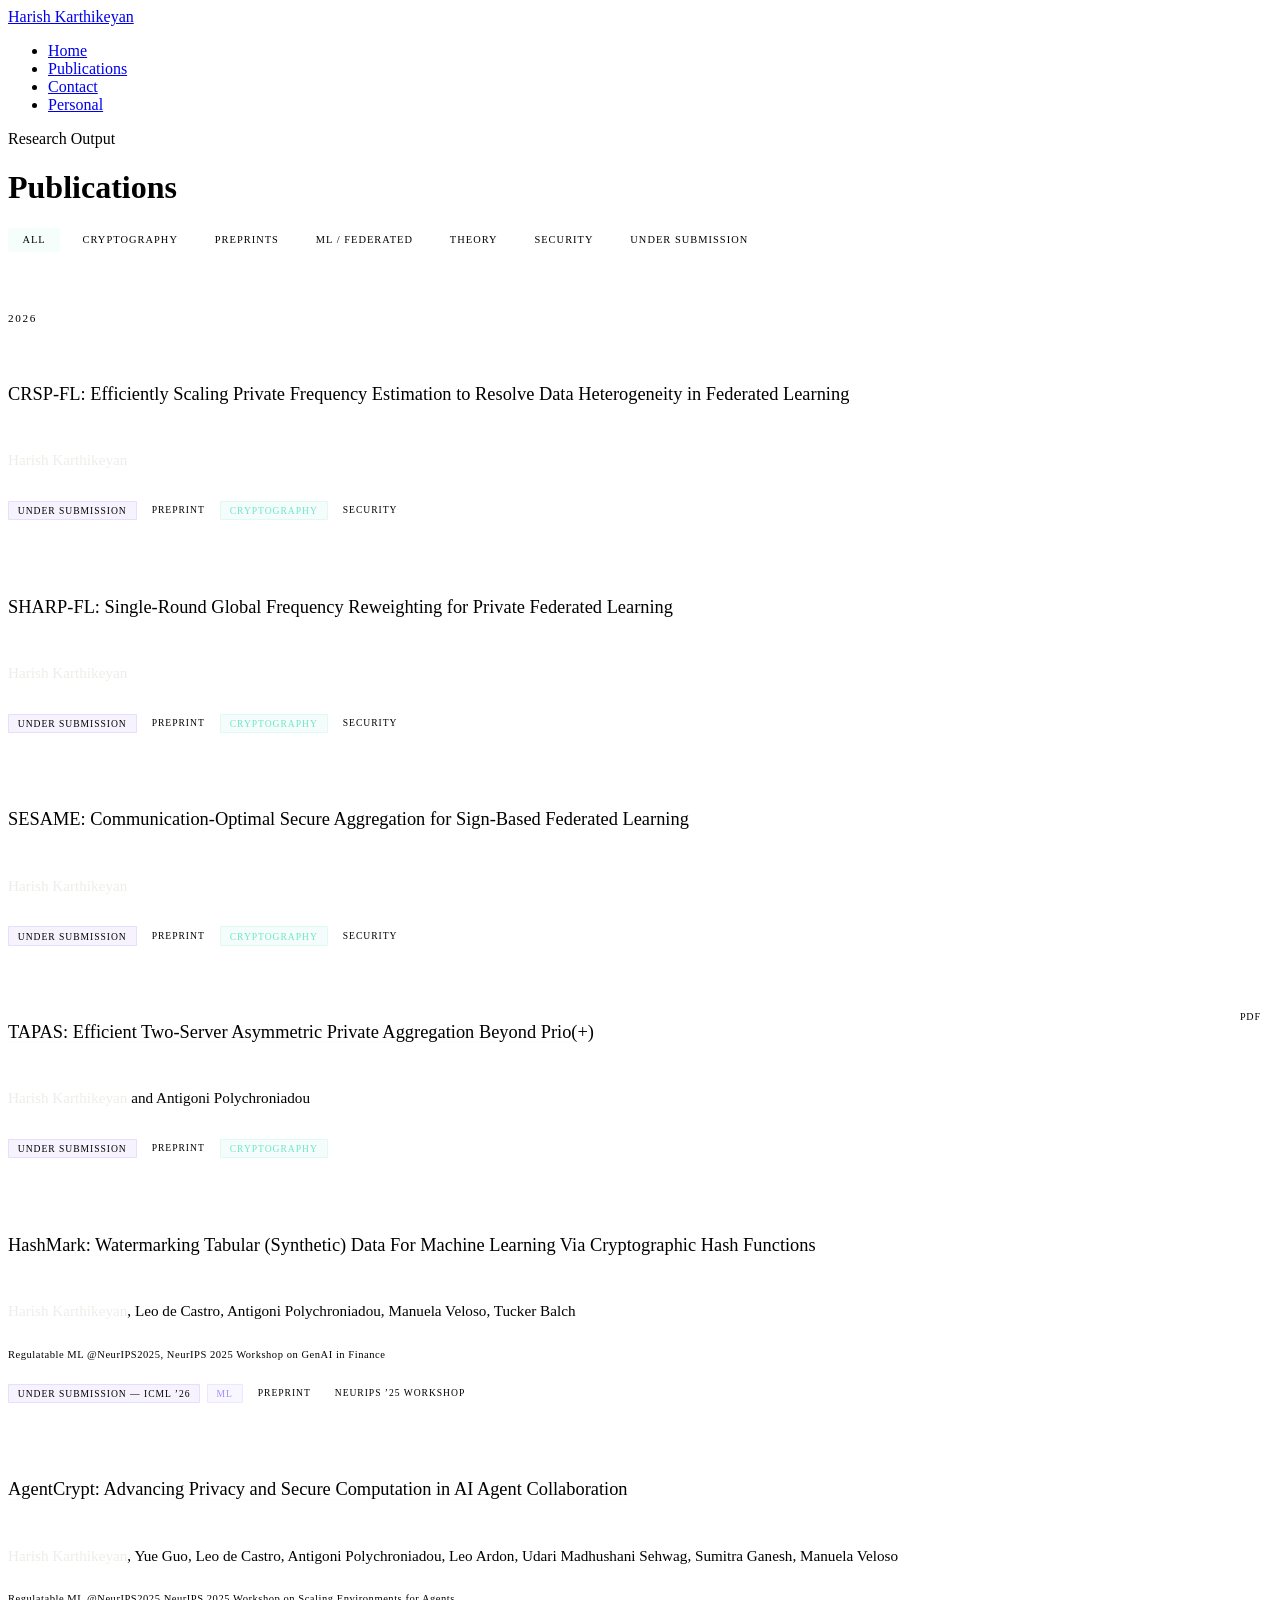
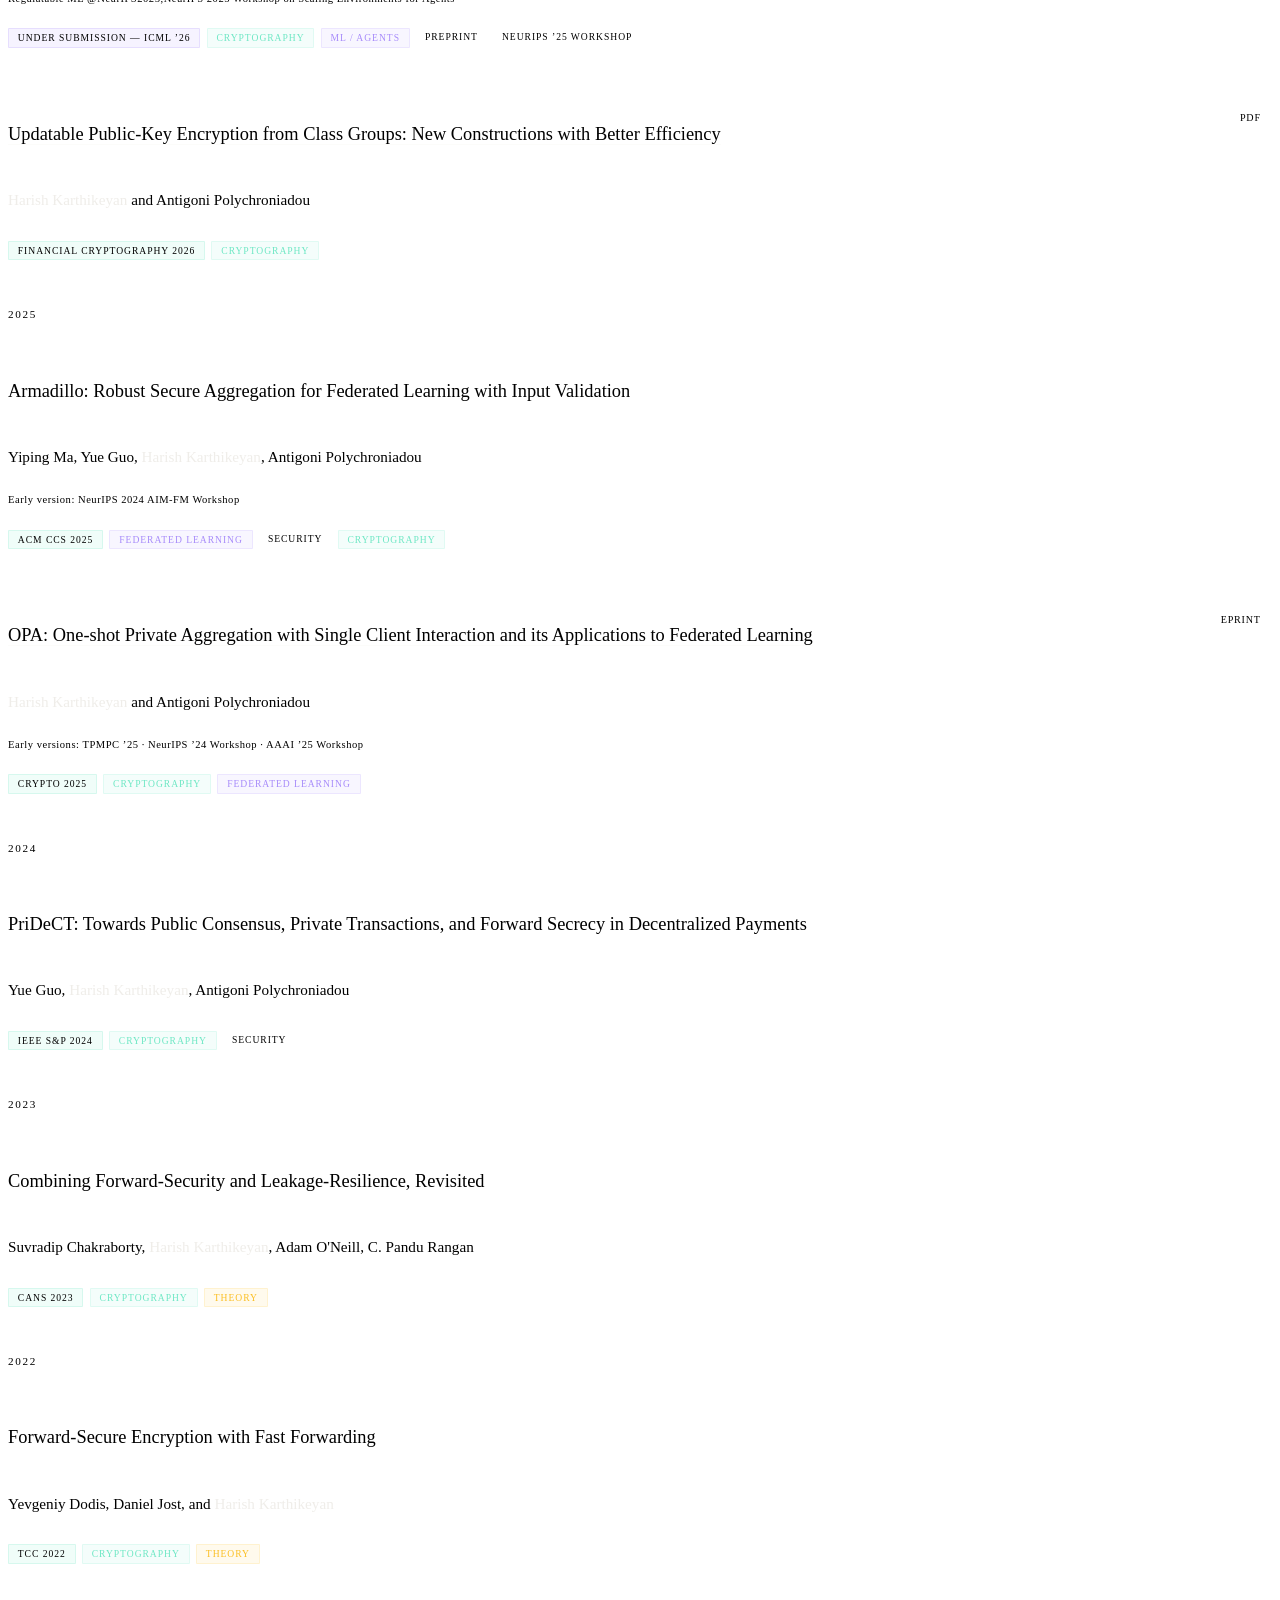
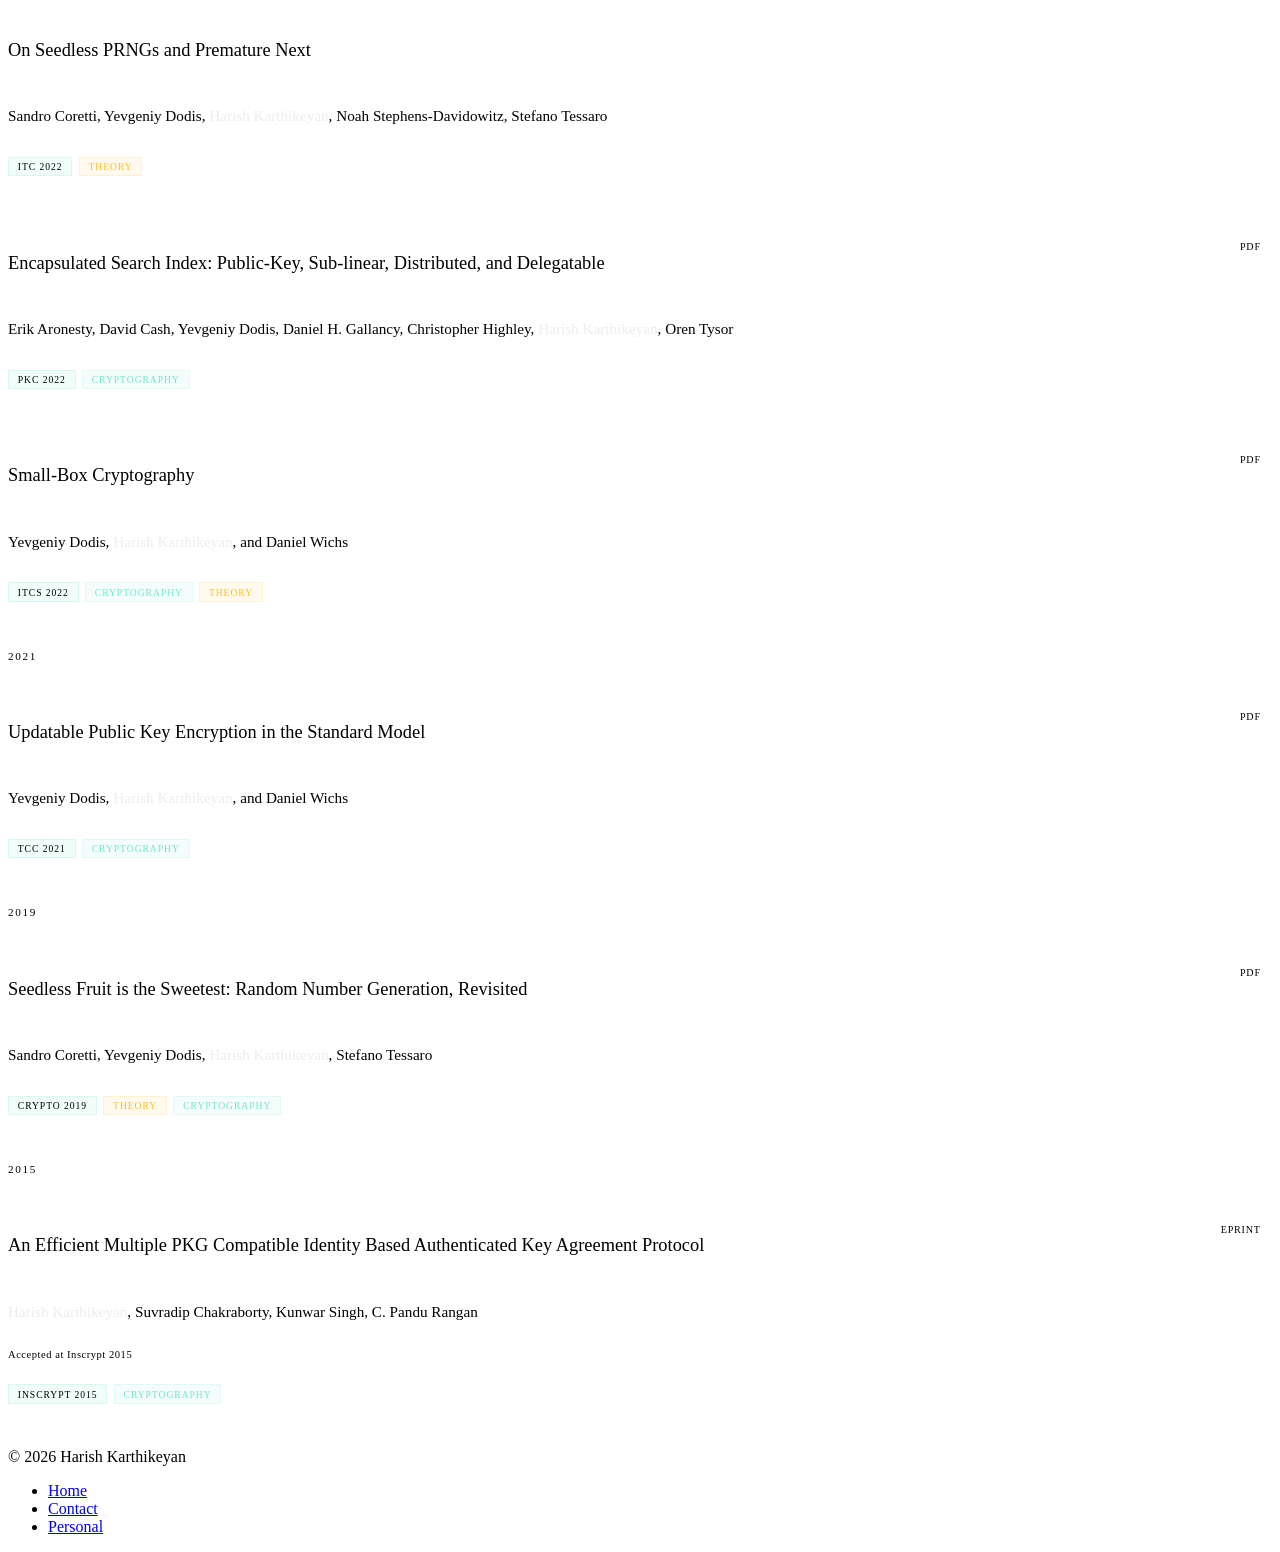
==== publications.html @ ef29ea28 "Changes to Pub" ====
<!DOCTYPE html>
<html lang="en">
<head>
  <meta charset="UTF-8" />
  <meta name="viewport" content="width=device-width, initial-scale=1.0" />
  <title>Publications — Harish Karthikeyan</title>
  <link rel="stylesheet" href="style.css" />
  <style>
    /* ── FILTER BAR ── */
    .filter-bar {
      display: flex; gap: 0.5rem; flex-wrap: wrap;
      margin-bottom: 2.5rem;
    }

    .filter-btn {
      font-family: var(--mono);
      font-size: 0.65rem;
      letter-spacing: 0.1em;
      text-transform: uppercase;
      padding: 0.4rem 0.9rem;
      border: 1px solid var(--border);
      background: transparent;
      color: var(--muted);
      border-radius: 2px;
      cursor: pointer;
      transition: all 0.15s;
    }

    .filter-btn:hover { border-color: var(--text); color: var(--text); }
    .filter-btn.active { border-color: var(--accent); color: var(--accent); background: rgba(110,231,196,0.06); }

    /* ── YEAR GROUP ── */
    .year-group { margin-bottom: 0; }

    .year-heading {
      font-family: var(--mono);
      font-size: 0.7rem;
      letter-spacing: 0.15em;
      color: var(--muted);
      padding: 1.25rem 0 0.75rem;
      border-top: 1px solid var(--border);
      display: flex; align-items: center; gap: 1rem;
    }

    .year-heading::after {
      content: '';
      flex: 1; height: 1px;
      background: var(--border);
    }

    /* ── PUB CARD ── */
    .pub-card {
      display: grid;
      grid-template-columns: 1fr auto;
      gap: 1rem 2rem;
      padding: 1.75rem 0;
      border-bottom: 1px solid var(--border);
      align-items: start;
      transition: background 0.15s;
    }

    .pub-card:hover { background: rgba(255,255,255,0.015); }

    .pub-main { display: flex; flex-direction: column; gap: 0.5rem; }

    .pub-title {
      font-family: var(--serif);
      font-size: 1.15rem;
      font-weight: 400;
      line-height: 1.4;
      color: var(--text);
    }

    .pub-title a {
      color: inherit;
      text-decoration: none;
      border-bottom: 1px solid rgba(232,230,223,0.15);
      transition: border-color 0.2s, color 0.2s;
    }

    .pub-title a:hover { color: var(--accent); border-color: var(--accent); }

    .pub-authors {
      font-family: var(--serif);
      font-size: 0.95rem;
      font-weight: 300;
      color: var(--muted);
      line-height: 1.5;
    }

    .pub-authors strong {
      color: rgba(232,230,223,0.7);
      font-weight: 400;
    }

    .pub-sub {
      font-family: var(--mono);
      font-size: 0.66rem;
      letter-spacing: 0.05em;
      color: var(--muted);
      margin-top: 0.15rem;
    }

    .pub-tags {
      display: flex; flex-wrap: wrap; gap: 0.4rem;
      margin-top: 0.35rem;
      align-items: flex-start;
    }

    .tag {
      font-family: var(--mono);
      font-size: 0.6rem;
      letter-spacing: 0.1em;
      text-transform: uppercase;
      padding: 0.2rem 0.55rem;
      border-radius: 1px;
    }

    .tag-venue {
      background: rgba(110,231,196,0.1);
      color: var(--accent);
      border: 1px solid rgba(110,231,196,0.2);
    }

    .tag-submission {
      background: rgba(167,139,250,0.1);
      color: var(--accent2);
      border: 1px solid rgba(167,139,250,0.2);
    }

    .tag-workshop {
      background: rgba(255,255,255,0.04);
      color: var(--muted);
      border: 1px solid var(--border);
    }

    .tag-crypto { background: rgba(110,231,196,0.08); color: #6ee7c4; border: 1px solid rgba(110,231,196,0.15); }
    .tag-ml     { background: rgba(167,139,250,0.08); color: #a78bfa; border: 1px solid rgba(167,139,250,0.15); }
    .tag-theory { background: rgba(251,191,36,0.08);  color: #fbbf24; border: 1px solid rgba(251,191,36,0.15); }

    .pub-links {
      display: flex; flex-direction: column; gap: 0.4rem;
      align-items: flex-end;
      padding-top: 0.25rem;
      flex-shrink: 0;
    }

    .pub-link {
      font-family: var(--mono);
      font-size: 0.63rem;
      letter-spacing: 0.08em;
      text-transform: uppercase;
      color: var(--muted);
      text-decoration: none;
      padding: 0.3rem 0.7rem;
      border: 1px solid var(--border);
      border-radius: 1px;
      transition: all 0.15s;
      white-space: nowrap;
    }

    .pub-link:hover { border-color: var(--accent); color: var(--accent); }

    /* ── SUMMARY STRIP ── */
    .summary-strip {
      display: grid;
      grid-template-columns: repeat(4, 1fr);
      gap: 1.5px;
      background: var(--border);
      border: 1px solid var(--border);
      margin-bottom: 3.5rem;
    }

    .summary-cell {
      background: var(--surface);
      padding: 1.75rem 1.5rem;
      text-align: center;
    }

    .summary-num {
      font-family: var(--serif);
      font-size: 2.5rem;
      font-weight: 300;
      color: var(--accent);
      display: block;
      line-height: 1;
      margin-bottom: 0.4rem;
    }

    .summary-label {
      font-family: var(--mono);
      font-size: 0.63rem;
      letter-spacing: 0.1em;
      text-transform: uppercase;
      color: var(--muted);
    }

    @media (max-width: 700px) {
      .pub-card { grid-template-columns: 1fr; }
      .pub-links { flex-direction: row; flex-wrap: wrap; align-items: flex-start; }
      .summary-strip { grid-template-columns: repeat(2,1fr); }
    }
  </style>
</head>
<body>

<nav>
  <a href="index.html" class="nav-logo">Harish Karthikeyan</a>
  <ul class="nav-links">
    <li><a href="index.html">Home</a></li>
    <li><a href="publications.html" class="active">Publications</a></li>
    <li><a href="contact.html">Contact</a></li>
    <li><a href="personal.html">Personal</a></li>
  </ul>
</nav>

<div class="page-header fade-up fade-up-1">
  <p class="page-eyebrow">Research Output</p>
  <h1>Publications</h1>
</div>

<div class="section fade-up fade-up-2">
  <!-- Summary strip -->
  <!-- <div class="summary-strip">
    <div class="summary-cell">
      <span class="summary-num">15+</span>
      <span class="summary-label">Total Papers</span>
    </div>
    <div class="summary-cell">
      <span class="summary-num">5</span>
      <span class="summary-label">Top Venues</span>
    </div>
    <div class="summary-cell">
      <span class="summary-num">2</span>
      <span class="summary-label">Under Submission</span>
    </div>
    <div class="summary-cell">
      <span class="summary-num">2026</span>
      <span class="summary-label">Most Recent</span>
    </div>
  </div> -->

  <!-- Filter -->
  <div class="filter-bar">
    <button class="filter-btn active" onclick="filterPubs('all', this)">All</button>
    <button class="filter-btn" onclick="filterPubs('crypto', this)">Cryptography</button>
    <button class="filter-btn" onclick="filterPubs('preprint', this)">Preprints</button>
    <button class="filter-btn" onclick="filterPubs('ml', this)">ML / Federated</button>
    <button class="filter-btn" onclick="filterPubs('theory', this)">Theory</button>
    <button class="filter-btn" onclick="filterPubs('sec', this)">Security</button>
    <button class="filter-btn" onclick="filterPubs('submission', this)">Under Submission</button>
  </div>

  <!-- 2026 -->
  <div class="year-group">
    <div class="year-heading">2026</div>
    <div class="pub-card" data-tags="crypto submission security">
      <div class="pub-main">
        <p class="pub-title">CRSP-FL: Efficiently Scaling Private Frequency Estimation to Resolve Data Heterogeneity in Federated Learning</p>
        <p class="pub-authors"><strong>Harish Karthikeyan</strong></p>
        <div class="pub-tags">
          <span class="tag tag-submission">Under Submission</span>
          <span class="tag tag-preprint">Preprint</span>
          <span class="tag tag-crypto">Cryptography</span>
          <span class="tag tag-sec">Security</span>
        </div>
      </div>
      <div class="pub-links">
      </div>
    </div>

        <div class="pub-card" data-tags="crypto submission security">
      <div class="pub-main">
        <p class="pub-title">SHARP-FL: Single-Round Global Frequency Reweighting for Private Federated Learning</p>
        <p class="pub-authors"><strong>Harish Karthikeyan</strong></p>
        <div class="pub-tags">
          <span class="tag tag-submission">Under Submission</span>
          <span class="tag tag-preprint">Preprint</span>
          <span class="tag tag-crypto">Cryptography</span>
          <span class="tag tag-sec">Security</span>
        </div>
      </div>
      <div class="pub-links">
      </div>
    </div>

        <div class="pub-card" data-tags="crypto submission security">
      <div class="pub-main">
        <p class="pub-title">SESAME: Communication-Optimal Secure Aggregation for Sign-Based Federated Learning</p>
        <p class="pub-authors"><strong>Harish Karthikeyan</strong></p>
        <div class="pub-tags">
          <span class="tag tag-submission">Under Submission</span>
          <span class="tag tag-preprint">Preprint</span>
          <span class="tag tag-crypto">Cryptography</span>
          <span class="tag tag-sec">Security</span>
        </div>
      </div>
      <div class="pub-links">
      </div>
    </div>
    
    <div class="pub-card" data-tags="crypto submission preprint">
      <div class="pub-main">
        <p class="pub-title"><a href="https://eprint.iacr.org/2026/564" target="_blank">TAPAS: Efficient Two-Server Asymmetric Private Aggregation Beyond Prio(+)</a></p>
        <p class="pub-authors"><strong>Harish Karthikeyan</strong> and Antigoni Polychroniadou</p>
        <div class="pub-tags">
          <span class="tag tag-submission">Under Submission</span>
          <span class="tag tag-preprint">Preprint</span>
          <span class="tag tag-crypto">Cryptography</span>
        </div>
      </div>
      <div class="pub-links">
        <a href="https://eprint.iacr.org/2026/564" target="_blank" class="pub-link">PDF</a>
      </div>
    </div>


    <div class="pub-card" data-tags="ml submission preprint">
      <div class="pub-main">
        <p class="pub-title"><a href="https://openreview.net/pdf?id=jr4HnCrEaP" target="_blank">HashMark: Watermarking Tabular (Synthetic) Data For Machine Learning Via Cryptographic Hash Functions</a></p>
        <p class="pub-authors"><strong>Harish Karthikeyan</strong>, Leo de Castro, Antigoni Polychroniadou, Manuela Veloso, Tucker Balch</p>
        <p class="pub-sub">Regulatable ML @NeurIPS2025, NeurIPS 2025 Workshop on GenAI in Finance</p>
        <div class="pub-tags">
          <span class="tag tag-submission">Under Submission — ICML &rsquo;26</span>
          <span class="tag tag-ml">ML</span>
          <span class="tag tag-preprint">Preprint</span>
          <span class="tag tag-workshop">NeurIPS &rsquo;25 Workshop</span>
        </div>
      </div>
      <div class="pub-links"></div>
    </div>

    <div class="pub-card" data-tags="ml submission crypto preprint">
      <div class="pub-main">
        <p class="pub-title"><a href="https://eprint.iacr.org/2025/2216.pdf" target="_blank">AgentCrypt: Advancing Privacy and Secure Computation in AI Agent Collaboration</a></p>
        <p class="pub-authors"><strong>Harish Karthikeyan</strong>, Yue Guo, Leo de Castro, Antigoni Polychroniadou, Leo Ardon, Udari Madhushani Sehwag, Sumitra Ganesh, Manuela Veloso</p>
        <p class="pub-sub">Regulatable ML @NeurIPS2025,NeurIPS 2025 Workshop on Scaling Environments for Agents</p>
        <div class="pub-tags">
          <span class="tag tag-submission">Under Submission — ICML &rsquo;26</span>
          <span class="tag tag-crypto">Cryptography</span>
          <span class="tag tag-ml">ML / Agents</span>
          <span class="tag tag-preprint">Preprint</span>
          <span class="tag tag-workshop">NeurIPS &rsquo;25 Workshop</span>
        </div>
      </div>
      <div class="pub-links"></div>
    </div>
  </div>

      <div class="pub-card" data-tags="crypto">
      <div class="pub-main">
        <p class="pub-title"><a href="https://ifca.ai/fc26/preproceedings/258.pdf" target="_blank">Updatable Public-Key Encryption from Class Groups: New Constructions with Better Efficiency</a></p>
        <p class="pub-authors"><strong>Harish Karthikeyan</strong> and Antigoni Polychroniadou</p>
        <div class="pub-tags">
          <span class="tag tag-venue">Financial Cryptography 2026</span>
          <span class="tag tag-crypto">Cryptography</span>
        </div>
      </div>
      <div class="pub-links">
        <a href="https://ifca.ai/fc26/preproceedings/258.pdf" target="_blank" class="pub-link">PDF</a>
      </div>
    </div>
  <!-- 2025 -->
  <div class="year-group">
    <div class="year-heading">2025</div>

    <div class="pub-card" data-tags="ml crypto sec">
      <div class="pub-main">
        <p class="pub-title">Armadillo: Robust Secure Aggregation for Federated Learning with Input Validation</p>
        <p class="pub-authors">Yiping Ma, Yue Guo, <strong>Harish Karthikeyan</strong>, Antigoni Polychroniadou</p>
        <p class="pub-sub">Early version: NeurIPS 2024 AIM-FM Workshop</p>
        <div class="pub-tags">
          <span class="tag tag-venue">ACM CCS 2025</span>
          <span class="tag tag-ml">Federated Learning</span>
          <span class="tag tag-sec">Security</span>
          <span class="tag tag-crypto">Cryptography</span>
        </div>
      </div>
      <div class="pub-links"></div>
    </div>

    <div class="pub-card" data-tags="ml crypto">
      <div class="pub-main">
        <p class="pub-title"><a href="https://eprint.iacr.org/2024/723" target="_blank">OPA: One-shot Private Aggregation with Single Client Interaction and its Applications to Federated Learning</a></p>
        <p class="pub-authors"><strong>Harish Karthikeyan</strong> and Antigoni Polychroniadou</p>
        <p class="pub-sub">Early versions: TPMPC &rsquo;25 · NeurIPS &rsquo;24 Workshop · AAAI &rsquo;25 Workshop</p>
        <div class="pub-tags">
          <span class="tag tag-venue">CRYPTO 2025</span>
          <span class="tag tag-crypto">Cryptography</span>
          <span class="tag tag-ml">Federated Learning</span>
        </div>
      </div>
      <div class="pub-links">
        <a href="https://eprint.iacr.org/2024/723" target="_blank" class="pub-link">ePrint</a>
      </div>
    </div>
  </div>

  <!-- 2024 -->
  <div class="year-group">
    <div class="year-heading">2024</div>

    <div class="pub-card" data-tags="crypto sec">
      <div class="pub-main">
        <p class="pub-title">PriDeCT: Towards Public Consensus, Private Transactions, and Forward Secrecy in Decentralized Payments</p>
        <p class="pub-authors">Yue Guo, <strong>Harish Karthikeyan</strong>, Antigoni Polychroniadou</p>
        <div class="pub-tags">
          <span class="tag tag-venue">IEEE S&amp;P 2024</span>
          <span class="tag tag-crypto">Cryptography</span>
          <span class="tag tag-sec">Security</span>
        </div>
      </div>
      <div class="pub-links"></div>
    </div>
  </div>

  <!-- 2023 -->
  <div class="year-group">
    <div class="year-heading">2023</div>

    <div class="pub-card" data-tags="crypto theory">
      <div class="pub-main">
        <p class="pub-title">Combining Forward-Security and Leakage-Resilience, Revisited</p>
        <p class="pub-authors">Suvradip Chakraborty, <strong>Harish Karthikeyan</strong>, Adam O'Neill, C. Pandu Rangan</p>
        <div class="pub-tags">
          <span class="tag tag-venue">CANS 2023</span>
          <span class="tag tag-crypto">Cryptography</span>
          <span class="tag tag-theory">Theory</span>
        </div>
      </div>
      <div class="pub-links"></div>
    </div>
  </div>

  <!-- 2022 -->
  <div class="year-group">
    <div class="year-heading">2022</div>

    <div class="pub-card" data-tags="crypto theory">
      <div class="pub-main">
        <p class="pub-title">Forward-Secure Encryption with Fast Forwarding</p>
        <p class="pub-authors">Yevgeniy Dodis, Daniel Jost, and <strong>Harish Karthikeyan</strong></p>
        <div class="pub-tags">
          <span class="tag tag-venue">TCC 2022</span>
          <span class="tag tag-crypto">Cryptography</span>
          <span class="tag tag-theory">Theory</span>
        </div>
      </div>
      <div class="pub-links"></div>
    </div>

    <div class="pub-card" data-tags="theory crypto">
      <div class="pub-main">
        <p class="pub-title">On Seedless PRNGs and Premature Next</p>
        <p class="pub-authors">Sandro Coretti, Yevgeniy Dodis, <strong>Harish Karthikeyan</strong>, Noah Stephens-Davidowitz, Stefano Tessaro</p>
        <div class="pub-tags">
          <span class="tag tag-venue">ITC 2022</span>
          <span class="tag tag-theory">Theory</span>
        </div>
      </div>
      <div class="pub-links"></div>
    </div>

    <div class="pub-card" data-tags="crypto">
      <div class="pub-main">
        <p class="pub-title"><a href="https://cs.nyu.edu/~dodis/ps/esi.pdf" target="_blank">Encapsulated Search Index: Public-Key, Sub-linear, Distributed, and Delegatable</a></p>
        <p class="pub-authors">Erik Aronesty, David Cash, Yevgeniy Dodis, Daniel H. Gallancy, Christopher Highley, <strong>Harish Karthikeyan</strong>, Oren Tysor</p>
        <div class="pub-tags">
          <span class="tag tag-venue">PKC 2022</span>
          <span class="tag tag-crypto">Cryptography</span>
        </div>
      </div>
      <div class="pub-links">
        <a href="https://cs.nyu.edu/~dodis/ps/esi.pdf" target="_blank" class="pub-link">PDF</a>
      </div>
    </div>

    <div class="pub-card" data-tags="crypto theory">
      <div class="pub-main">
        <p class="pub-title"><a href="https://cs.nyu.edu/~dodis/ps/smallbox.pdf" target="_blank">Small-Box Cryptography</a></p>
        <p class="pub-authors">Yevgeniy Dodis, <strong>Harish Karthikeyan</strong>, and Daniel Wichs</p>
        <div class="pub-tags">
          <span class="tag tag-venue">ITCS 2022</span>
          <span class="tag tag-crypto">Cryptography</span>
          <span class="tag tag-theory">Theory</span>
        </div>
      </div>
      <div class="pub-links">
        <a href="https://cs.nyu.edu/~dodis/ps/smallbox.pdf" target="_blank" class="pub-link">PDF</a>
      </div>
    </div>
  </div>

  <!-- 2021 -->
  <div class="year-group">
    <div class="year-heading">2021</div>

    <div class="pub-card" data-tags="crypto theory">
      <div class="pub-main">
        <p class="pub-title"><a href="https://cs.nyu.edu/~dodis/ps/upke.pdf" target="_blank">Updatable Public Key Encryption in the Standard Model</a></p>
        <p class="pub-authors">Yevgeniy Dodis, <strong>Harish Karthikeyan</strong>, and Daniel Wichs</p>
        <div class="pub-tags">
          <span class="tag tag-venue">TCC 2021</span>
          <span class="tag tag-crypto">Cryptography</span>
        </div>
      </div>
      <div class="pub-links">
        <a href="https://cs.nyu.edu/~dodis/ps/upke.pdf" target="_blank" class="pub-link">PDF</a>
      </div>
    </div>
  </div>

  <!-- 2019 -->
  <div class="year-group">
    <div class="year-heading">2019</div>

    <div class="pub-card" data-tags="theory crypto">
      <div class="pub-main">
        <p class="pub-title"><a href="https://eprint.iacr.org/2019/198.pdf" target="_blank">Seedless Fruit is the Sweetest: Random Number Generation, Revisited</a></p>
        <p class="pub-authors">Sandro Coretti, Yevgeniy Dodis, <strong>Harish Karthikeyan</strong>, Stefano Tessaro</p>
        <div class="pub-tags">
          <span class="tag tag-venue">CRYPTO 2019</span>
          <span class="tag tag-theory">Theory</span>
          <span class="tag tag-crypto">Cryptography</span>
        </div>
      </div>
      <div class="pub-links">
        <a href="https://eprint.iacr.org/2019/198.pdf" target="_blank" class="pub-link">PDF</a>
      </div>
    </div>
  </div>

  <!-- 2015 -->
  <div class="year-group">
    <div class="year-heading">2015</div>

    <div class="pub-card" data-tags="crypto">
      <div class="pub-main">
        <p class="pub-title"><a href="https://eprint.iacr.org/2015/1012.pdf" target="_blank">An Efficient Multiple PKG Compatible Identity Based Authenticated Key Agreement Protocol</a></p>
        <p class="pub-authors"><strong>Harish Karthikeyan</strong>, Suvradip Chakraborty, Kunwar Singh, C. Pandu Rangan</p>
        <p class="pub-sub">Accepted at Inscrypt 2015</p>
        <div class="pub-tags">
          <span class="tag tag-venue">Inscrypt 2015</span>
          <span class="tag tag-crypto">Cryptography</span>
        </div>
      </div>
      <div class="pub-links">
        <a href="https://eprint.iacr.org/2015/1012.pdf" target="_blank" class="pub-link">ePrint</a>
      </div>
    </div>
  </div>

</div><!-- end section -->

<footer>
  <p class="footer-text">&copy; 2026 Harish Karthikeyan</p>
  <ul class="footer-links">
    <li><a href="index.html">Home</a></li>
    <li><a href="contact.html">Contact</a></li>
    <li><a href="personal.html">Personal</a></li>
  </ul>
</footer>

<script>
  function filterPubs(tag, btn) {
    document.querySelectorAll('.filter-btn').forEach(b => b.classList.remove('active'));
    btn.classList.add('active');

    document.querySelectorAll('.pub-card').forEach(card => {
      if (tag === 'all') {
        card.style.display = '';
      } else {
        const tags = (card.dataset.tags || '').split(' ');
        card.style.display = tags.includes(tag) ? '' : 'none';
      }
    });

    // Hide year headings with no visible children
    document.querySelectorAll('.year-group').forEach(group => {
      const visible = [...group.querySelectorAll('.pub-card')].some(c => c.style.display !== 'none');
      group.style.display = visible ? '' : 'none';
    });
  }
</script>

</body>
</html>
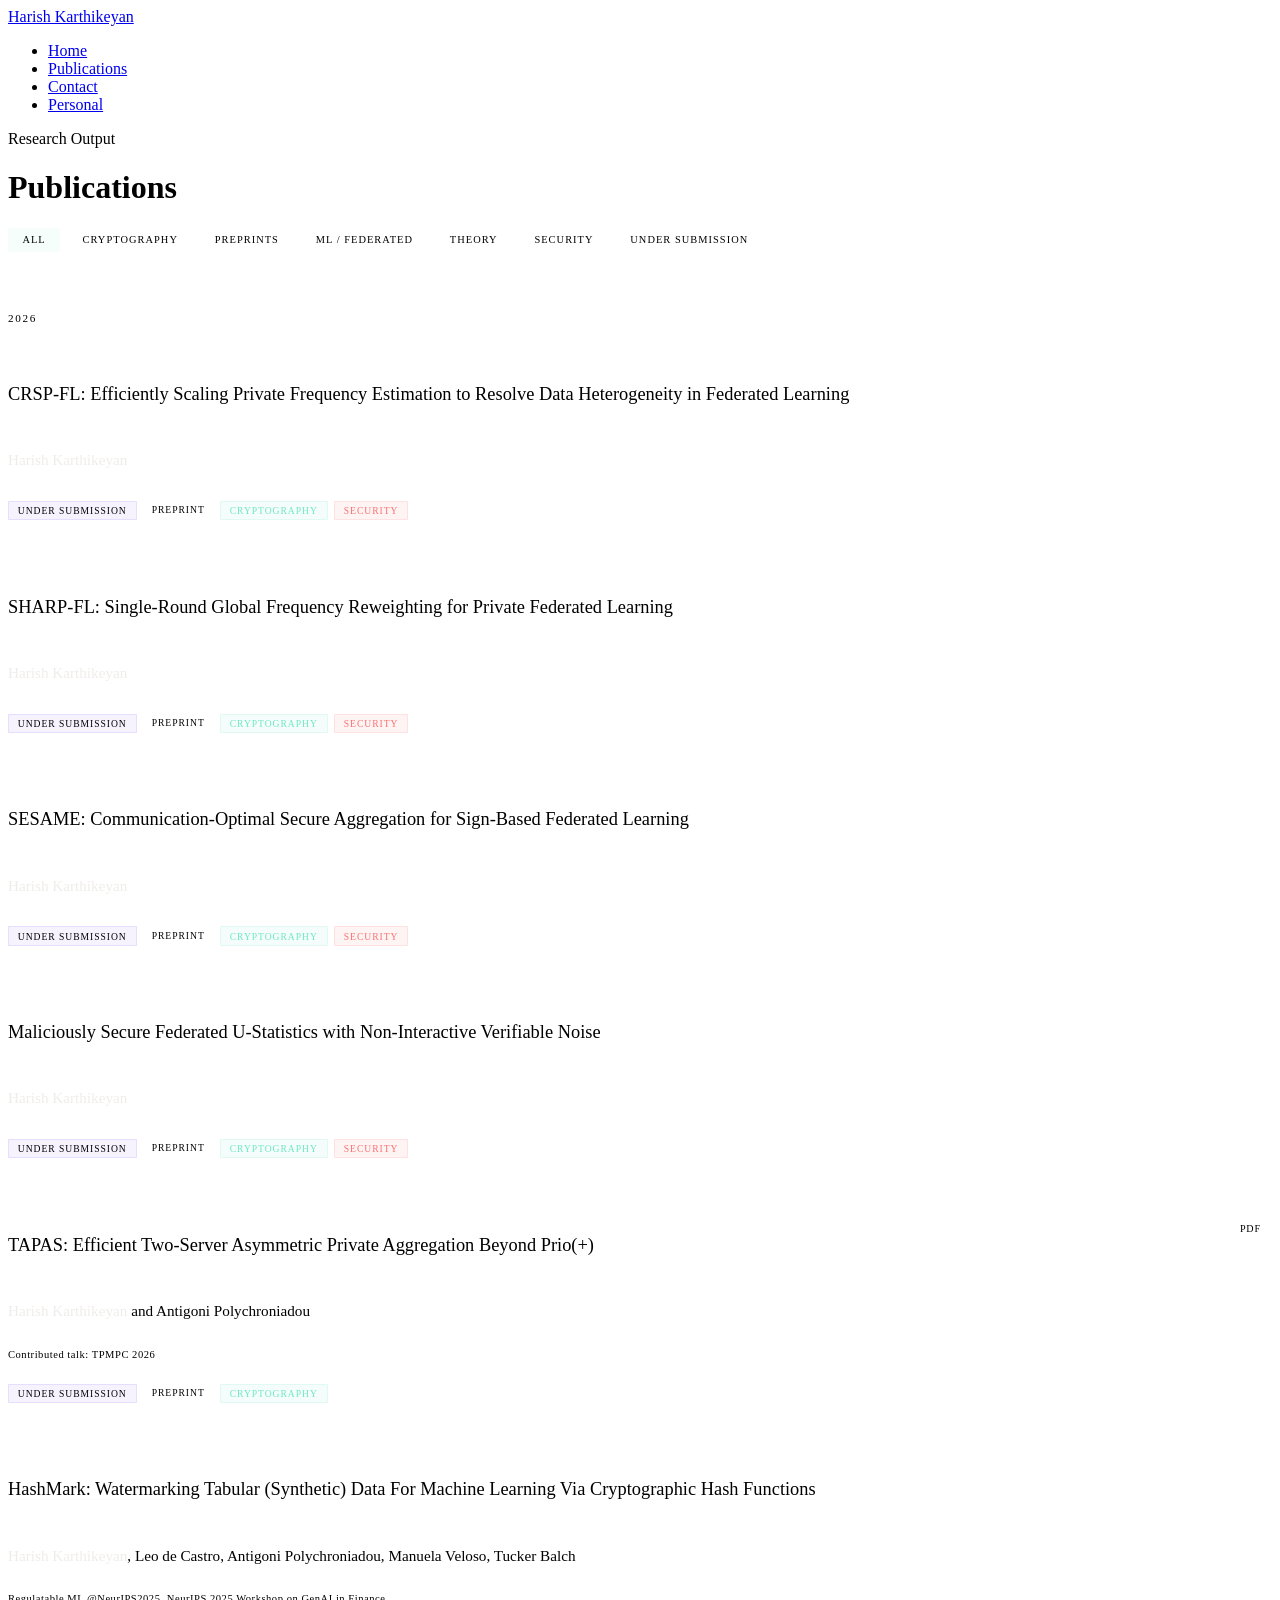
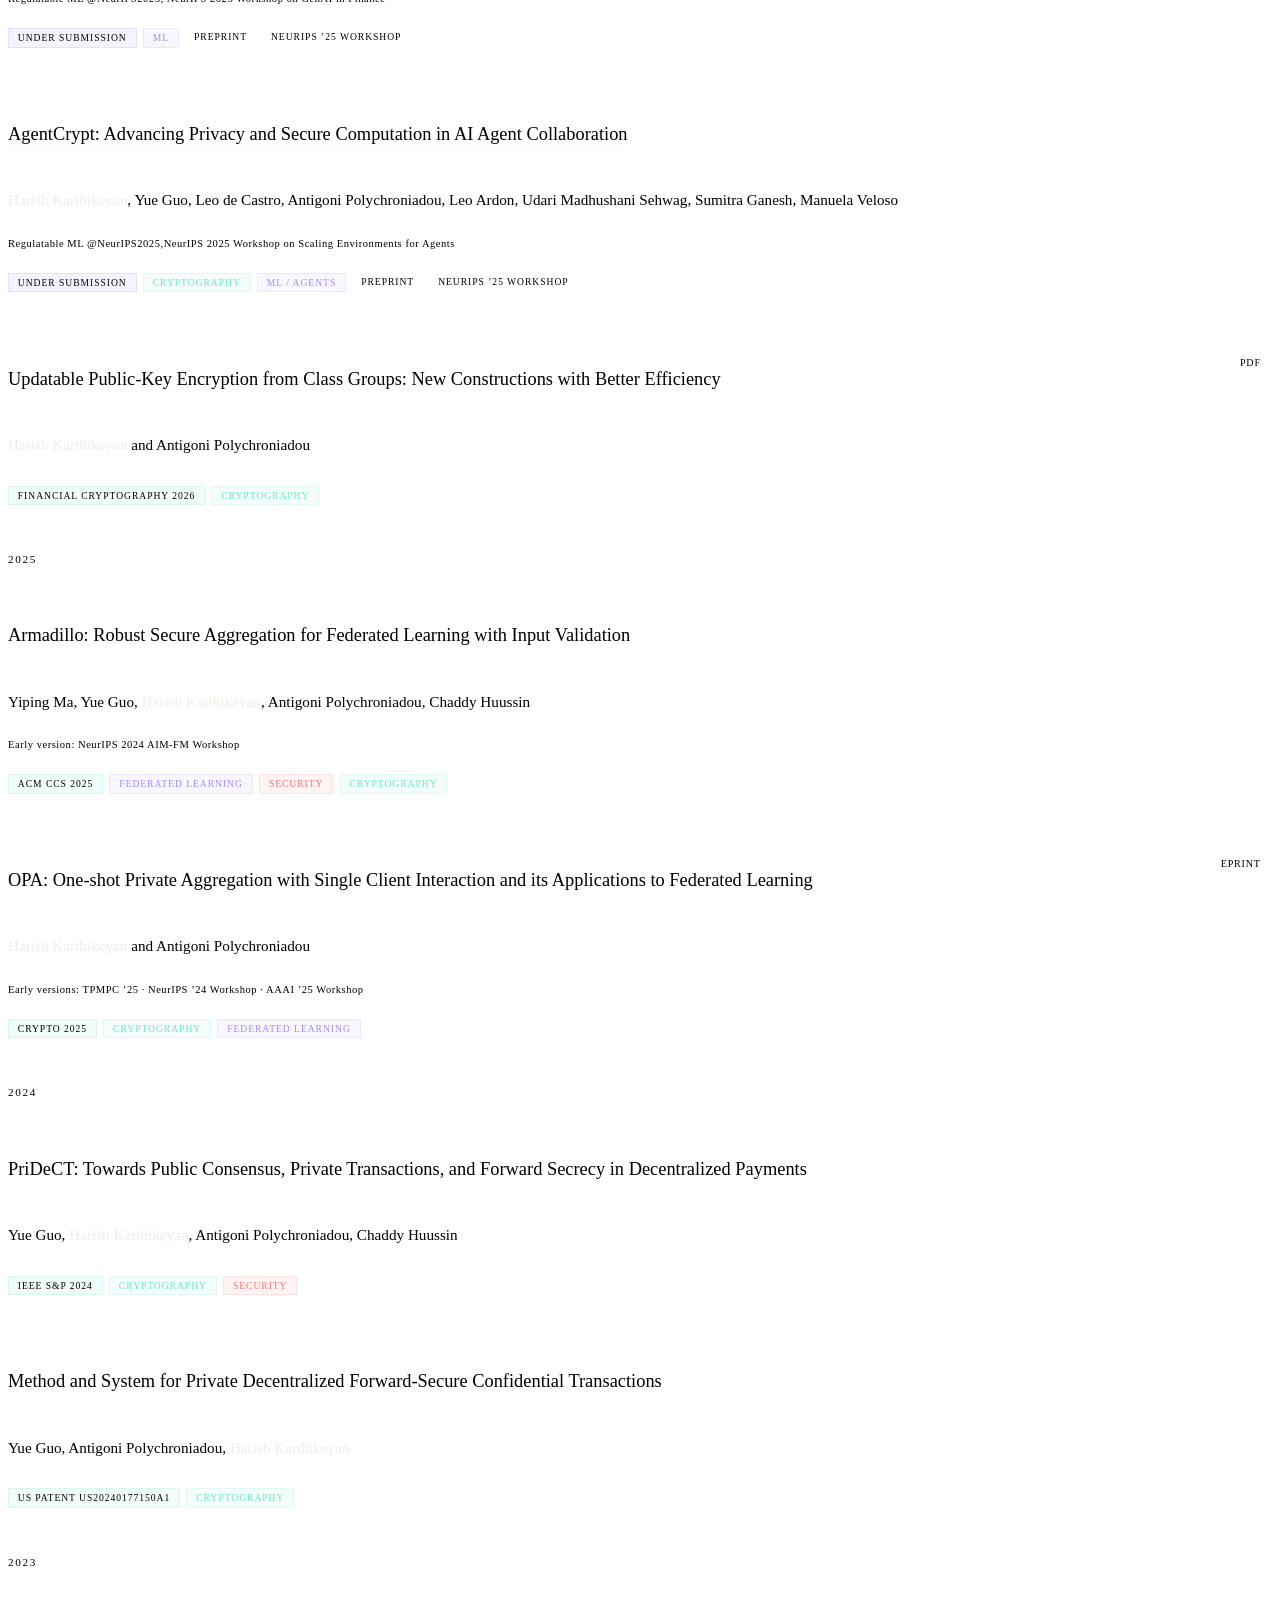
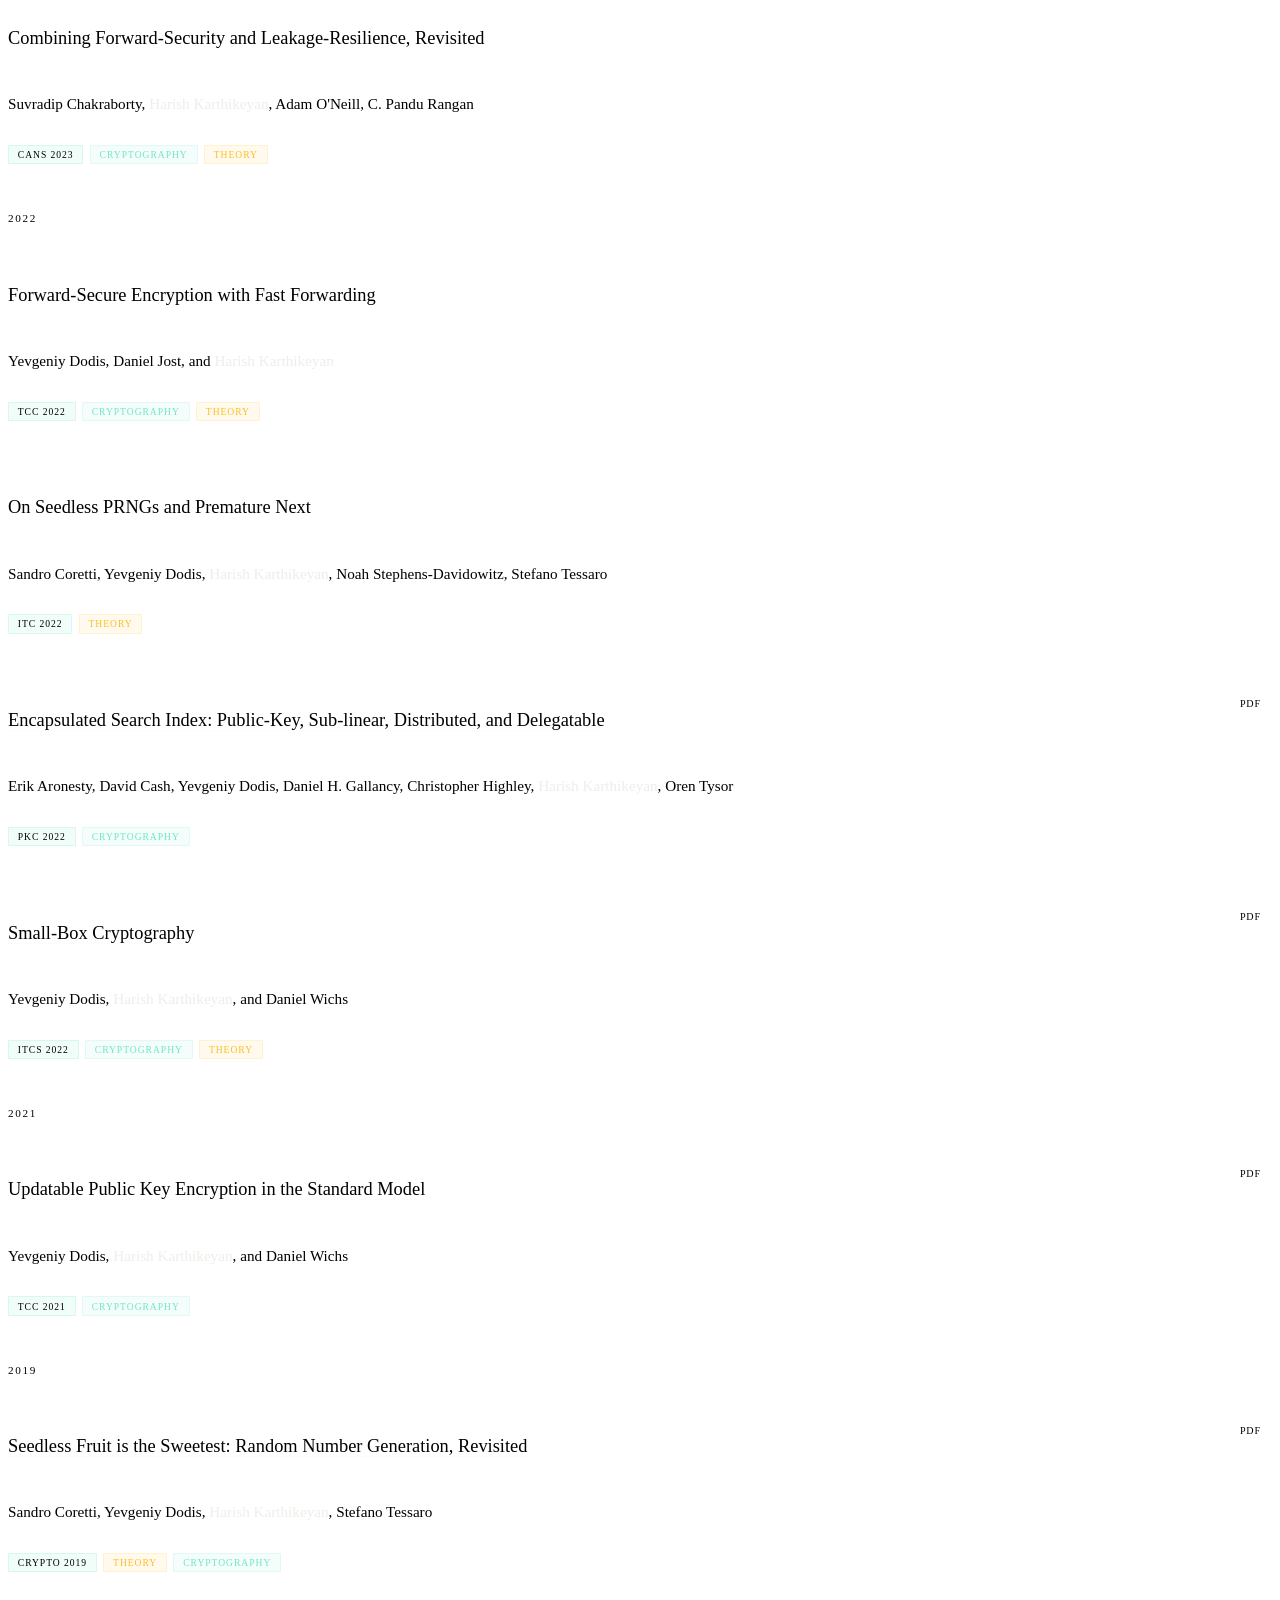
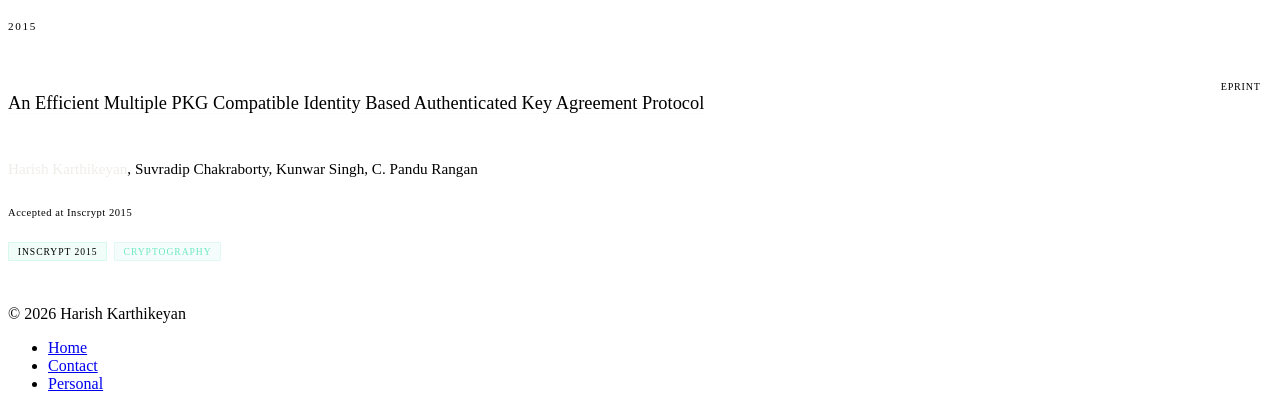
==== commit 51d4c458: "Website changes" ====
--- a/publications.html
+++ b/publications.html
@@ -136,6 +136,8 @@
 
     .tag-crypto { background: rgba(110,231,196,0.08); color: #6ee7c4; border: 1px solid rgba(110,231,196,0.15); }
     .tag-ml     { background: rgba(167,139,250,0.08); color: #a78bfa; border: 1px solid rgba(167,139,250,0.15); }
+    .tag-sec    { background: rgba(248,113,113,0.08); color: #f87171; border: 1px solid rgba(248,113,113,0.15); }
+    .tag-preprint { background: rgba(255,255,255,0.04); color: var(--muted); border: 1px solid var(--border); }
     .tag-theory { background: rgba(251,191,36,0.08);  color: #fbbf24; border: 1px solid rgba(251,191,36,0.15); }
 
     .pub-links {
@@ -232,7 +234,7 @@
     </div>
     <div class="summary-cell">
       <span class="summary-num">2</span>
-      <span class="summary-label">Under Submission</span>
+      <span class="summary-label">Preprints</span>
     </div>
     <div class="summary-cell">
       <span class="summary-num">2026</span>
@@ -254,7 +256,7 @@
   <!-- 2026 -->
   <div class="year-group">
     <div class="year-heading">2026</div>
-    <div class="pub-card" data-tags="crypto submission security">
+    <div class="pub-card" data-tags="crypto preprint sec submission">
       <div class="pub-main">
         <p class="pub-title">CRSP-FL: Efficiently Scaling Private Frequency Estimation to Resolve Data Heterogeneity in Federated Learning</p>
         <p class="pub-authors"><strong>Harish Karthikeyan</strong></p>
@@ -269,7 +271,7 @@
       </div>
     </div>
 
-        <div class="pub-card" data-tags="crypto submission security">
+        <div class="pub-card" data-tags="crypto preprint sec submission">
       <div class="pub-main">
         <p class="pub-title">SHARP-FL: Single-Round Global Frequency Reweighting for Private Federated Learning</p>
         <p class="pub-authors"><strong>Harish Karthikeyan</strong></p>
@@ -284,7 +286,7 @@
       </div>
     </div>
 
-        <div class="pub-card" data-tags="crypto submission security">
+        <div class="pub-card" data-tags="crypto preprint sec submission">
       <div class="pub-main">
         <p class="pub-title">SESAME: Communication-Optimal Secure Aggregation for Sign-Based Federated Learning</p>
         <p class="pub-authors"><strong>Harish Karthikeyan</strong></p>
@@ -299,10 +301,26 @@
       </div>
     </div>
     
-    <div class="pub-card" data-tags="crypto submission preprint">
+    <div class="pub-card" data-tags="crypto preprint sec submission">
+      <div class="pub-main">
+        <p class="pub-title">Maliciously Secure Federated U-Statistics with Non-Interactive Verifiable Noise</p>
+        <p class="pub-authors"><strong>Harish Karthikeyan</strong></p>
+        <div class="pub-tags">
+          <span class="tag tag-submission">Under Submission</span>
+          <span class="tag tag-preprint">Preprint</span>
+          <span class="tag tag-crypto">Cryptography</span>
+          <span class="tag tag-sec">Security</span>
+        </div>
+      </div>
+      <div class="pub-links">
+      </div>
+    </div>
+
+    <div class="pub-card" data-tags="crypto preprint submission">
       <div class="pub-main">
         <p class="pub-title"><a href="https://eprint.iacr.org/2026/564" target="_blank">TAPAS: Efficient Two-Server Asymmetric Private Aggregation Beyond Prio(+)</a></p>
         <p class="pub-authors"><strong>Harish Karthikeyan</strong> and Antigoni Polychroniadou</p>
+        <p class="pub-sub">Contributed talk: TPMPC 2026</p>
         <div class="pub-tags">
           <span class="tag tag-submission">Under Submission</span>
           <span class="tag tag-preprint">Preprint</span>
@@ -315,13 +333,13 @@
     </div>
 
 
-    <div class="pub-card" data-tags="ml submission preprint">
+    <div class="pub-card" data-tags="ml preprint submission">
       <div class="pub-main">
         <p class="pub-title"><a href="https://openreview.net/pdf?id=jr4HnCrEaP" target="_blank">HashMark: Watermarking Tabular (Synthetic) Data For Machine Learning Via Cryptographic Hash Functions</a></p>
         <p class="pub-authors"><strong>Harish Karthikeyan</strong>, Leo de Castro, Antigoni Polychroniadou, Manuela Veloso, Tucker Balch</p>
         <p class="pub-sub">Regulatable ML @NeurIPS2025, NeurIPS 2025 Workshop on GenAI in Finance</p>
         <div class="pub-tags">
-          <span class="tag tag-submission">Under Submission — ICML &rsquo;26</span>
+          <span class="tag tag-submission">Under Submission</span>
           <span class="tag tag-ml">ML</span>
           <span class="tag tag-preprint">Preprint</span>
           <span class="tag tag-workshop">NeurIPS &rsquo;25 Workshop</span>
@@ -330,13 +348,13 @@
       <div class="pub-links"></div>
     </div>
 
-    <div class="pub-card" data-tags="ml submission crypto preprint">
+    <div class="pub-card" data-tags="ml crypto preprint submission">
       <div class="pub-main">
         <p class="pub-title"><a href="https://eprint.iacr.org/2025/2216.pdf" target="_blank">AgentCrypt: Advancing Privacy and Secure Computation in AI Agent Collaboration</a></p>
         <p class="pub-authors"><strong>Harish Karthikeyan</strong>, Yue Guo, Leo de Castro, Antigoni Polychroniadou, Leo Ardon, Udari Madhushani Sehwag, Sumitra Ganesh, Manuela Veloso</p>
         <p class="pub-sub">Regulatable ML @NeurIPS2025,NeurIPS 2025 Workshop on Scaling Environments for Agents</p>
         <div class="pub-tags">
-          <span class="tag tag-submission">Under Submission — ICML &rsquo;26</span>
+          <span class="tag tag-submission">Under Submission</span>
           <span class="tag tag-crypto">Cryptography</span>
           <span class="tag tag-ml">ML / Agents</span>
           <span class="tag tag-preprint">Preprint</span>
@@ -345,9 +363,8 @@
       </div>
       <div class="pub-links"></div>
     </div>
-  </div>
-
-      <div class="pub-card" data-tags="crypto">
+
+    <div class="pub-card" data-tags="crypto">
       <div class="pub-main">
         <p class="pub-title"><a href="https://ifca.ai/fc26/preproceedings/258.pdf" target="_blank">Updatable Public-Key Encryption from Class Groups: New Constructions with Better Efficiency</a></p>
         <p class="pub-authors"><strong>Harish Karthikeyan</strong> and Antigoni Polychroniadou</p>
@@ -360,6 +377,8 @@
         <a href="https://ifca.ai/fc26/preproceedings/258.pdf" target="_blank" class="pub-link">PDF</a>
       </div>
     </div>
+  </div>
+
   <!-- 2025 -->
   <div class="year-group">
     <div class="year-heading">2025</div>
@@ -367,7 +386,7 @@
     <div class="pub-card" data-tags="ml crypto sec">
       <div class="pub-main">
         <p class="pub-title">Armadillo: Robust Secure Aggregation for Federated Learning with Input Validation</p>
-        <p class="pub-authors">Yiping Ma, Yue Guo, <strong>Harish Karthikeyan</strong>, Antigoni Polychroniadou</p>
+        <p class="pub-authors">Yiping Ma, Yue Guo, <strong>Harish Karthikeyan</strong>, Antigoni Polychroniadou, Chaddy Huussin</p>
         <p class="pub-sub">Early version: NeurIPS 2024 AIM-FM Workshop</p>
         <div class="pub-tags">
           <span class="tag tag-venue">ACM CCS 2025</span>
@@ -403,11 +422,23 @@
     <div class="pub-card" data-tags="crypto sec">
       <div class="pub-main">
         <p class="pub-title">PriDeCT: Towards Public Consensus, Private Transactions, and Forward Secrecy in Decentralized Payments</p>
-        <p class="pub-authors">Yue Guo, <strong>Harish Karthikeyan</strong>, Antigoni Polychroniadou</p>
+        <p class="pub-authors">Yue Guo, <strong>Harish Karthikeyan</strong>, Antigoni Polychroniadou, Chaddy Huussin</p>
         <div class="pub-tags">
           <span class="tag tag-venue">IEEE S&amp;P 2024</span>
           <span class="tag tag-crypto">Cryptography</span>
           <span class="tag tag-sec">Security</span>
+        </div>
+      </div>
+      <div class="pub-links"></div>
+    </div>
+
+    <div class="pub-card" data-tags="crypto sec">
+      <div class="pub-main">
+        <p class="pub-title"><a href="https://patents.google.com/patent/US20240177150A1" target="_blank">Method and System for Private Decentralized Forward-Secure Confidential Transactions</a></p>
+        <p class="pub-authors">Yue Guo, Antigoni Polychroniadou, <strong>Harish Karthikeyan</strong></p>
+        <div class="pub-tags">
+          <span class="tag tag-venue">US Patent US20240177150A1</span>
+          <span class="tag tag-crypto">Cryptography</span>
         </div>
       </div>
       <div class="pub-links"></div>
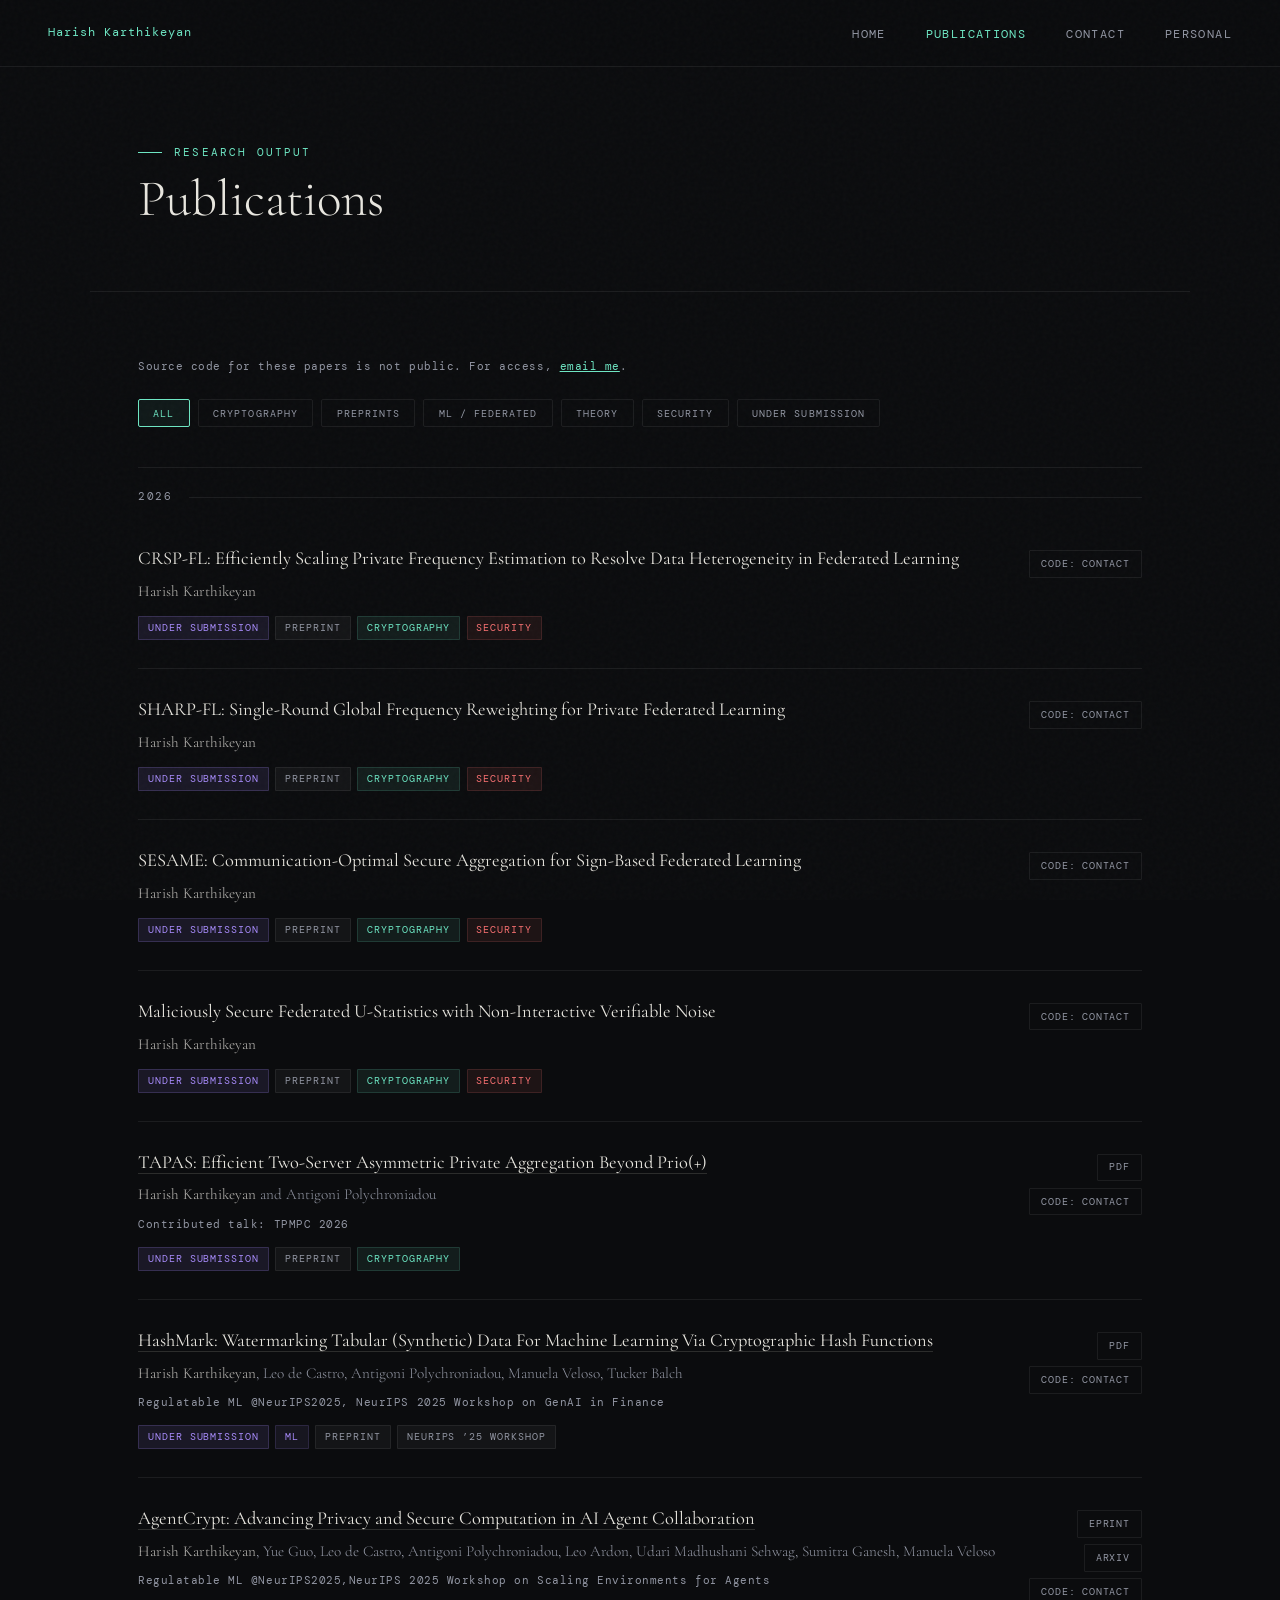
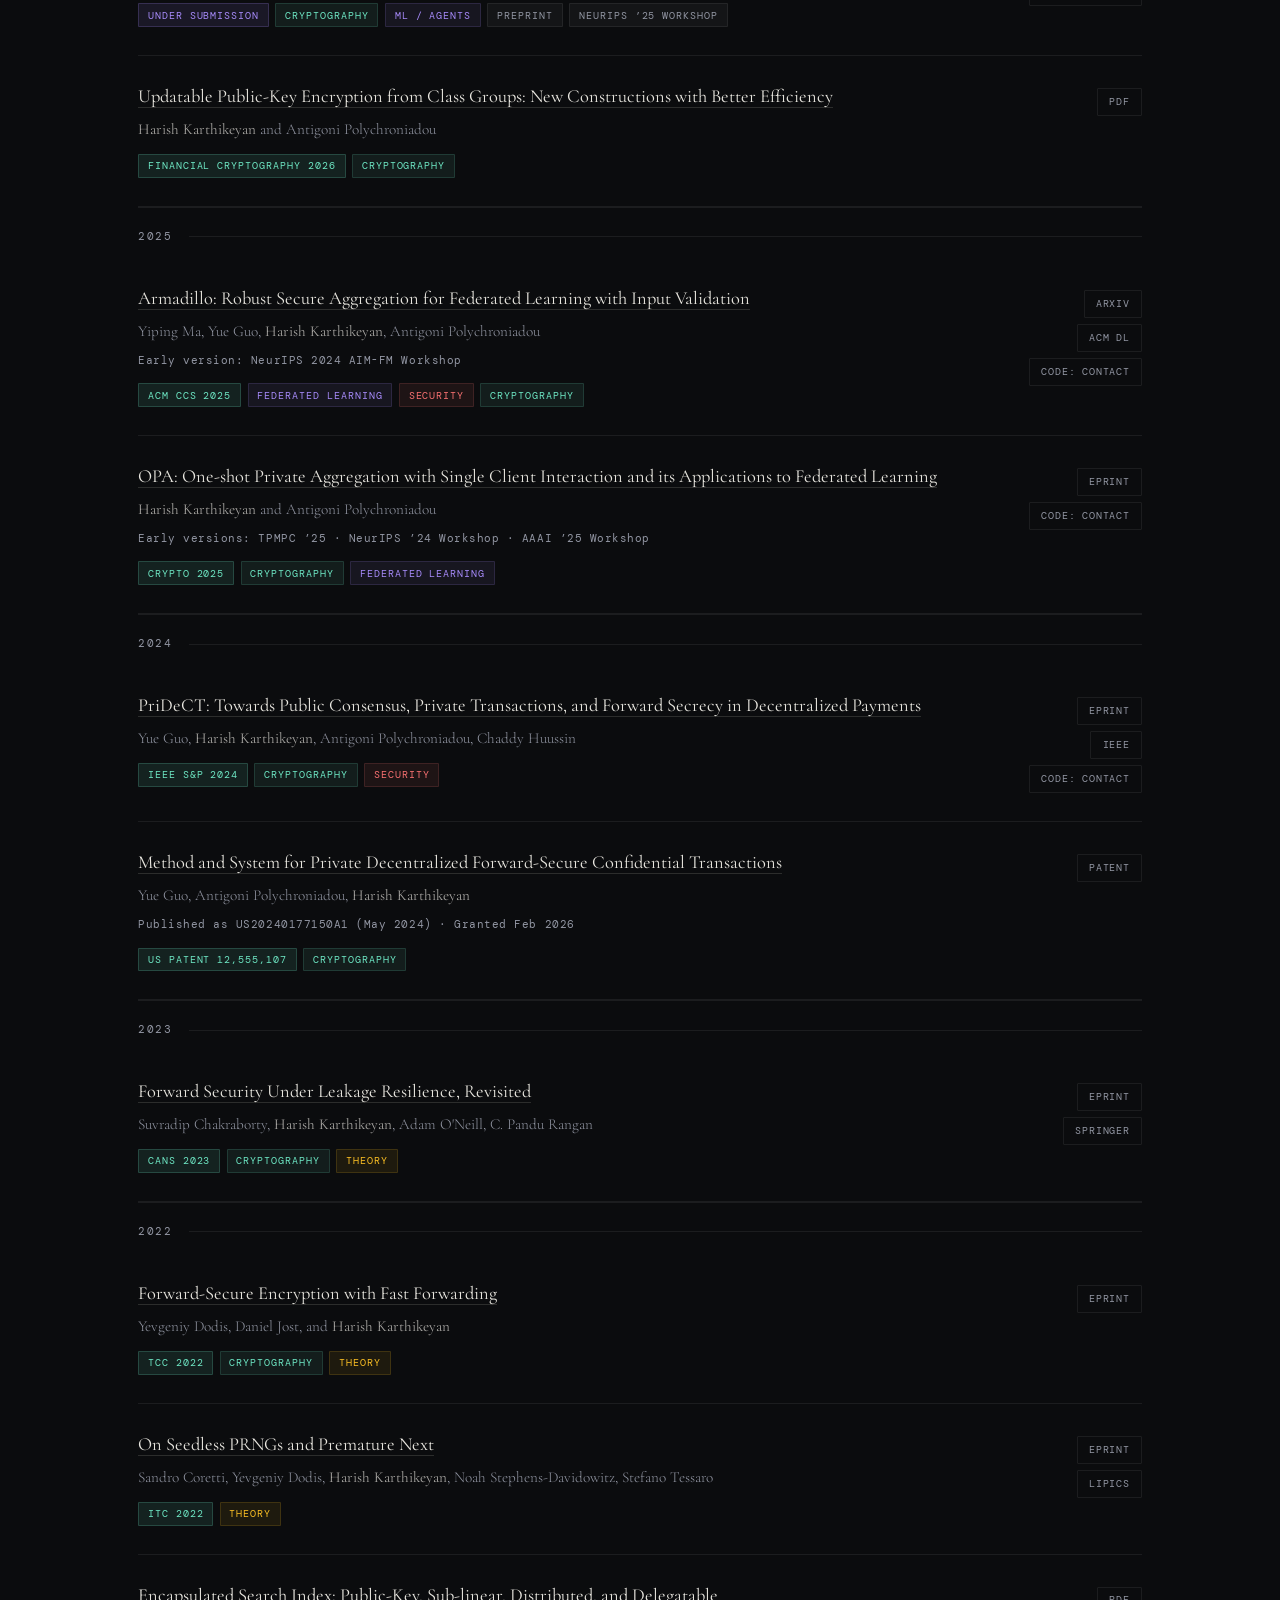
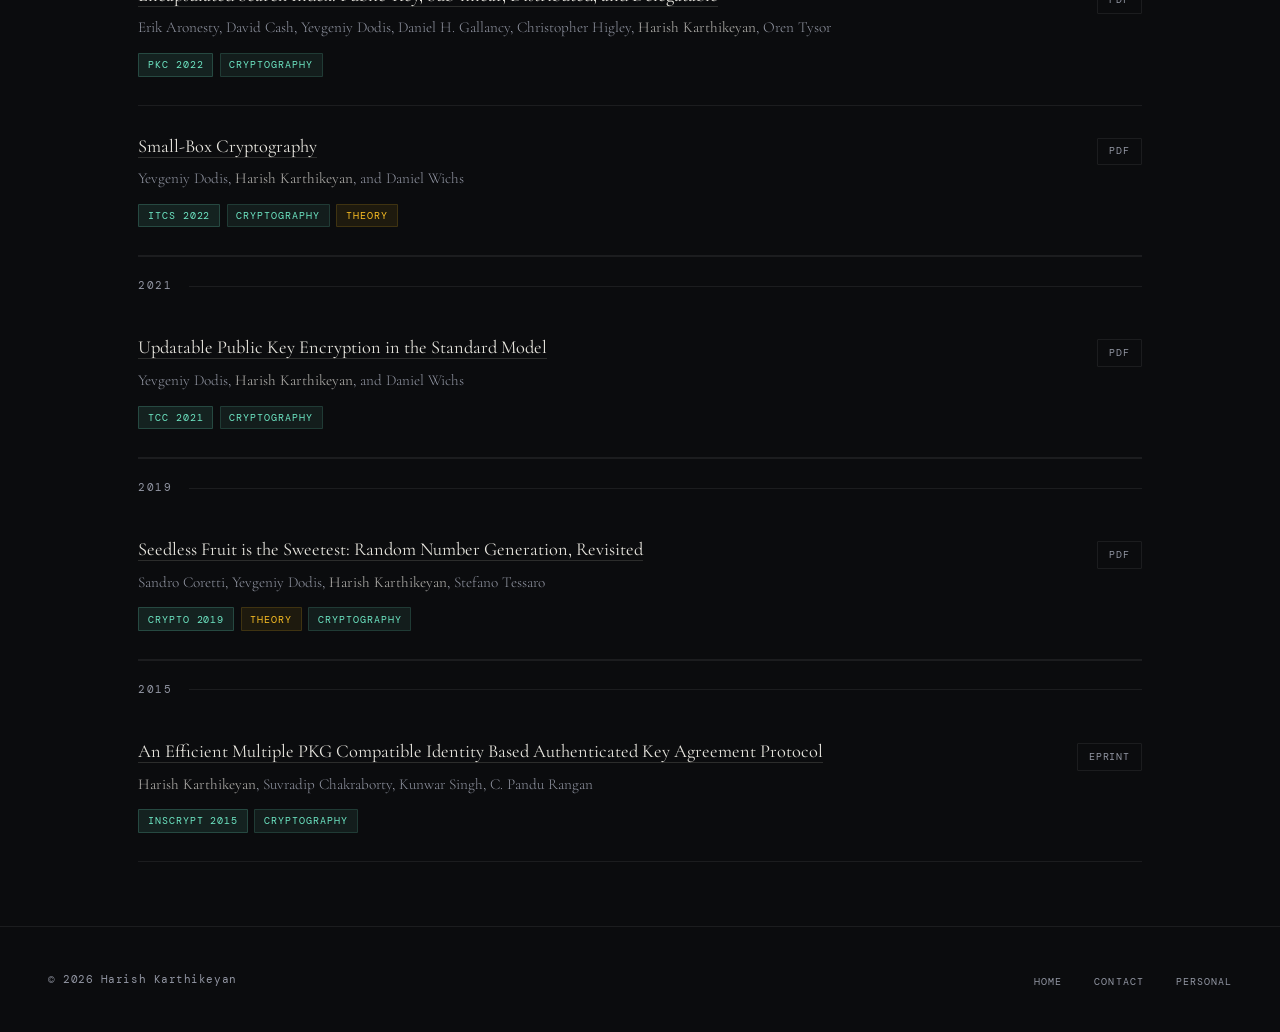
==== commit bfaa10d5: "Add paper links, SEO metadata, sitemap, accessibility fixes, Search Console verification - Link pape" ====
--- a/publications.html
+++ b/publications.html
@@ -3,7 +3,21 @@
 <head>
   <meta charset="UTF-8" />
   <meta name="viewport" content="width=device-width, initial-scale=1.0" />
-  <title>Publications — Harish Karthikeyan</title>
+  <title>Publications — Harish Karthikeyan | Secure Aggregation, Cryptography, Federated Learning</title>
+  <meta name="description" content="Publications by Harish Karthikeyan: secure aggregation, federated learning, post-quantum and applied cryptography, and privacy for AI agents. CRYPTO, IEEE S&amp;P, ACM CCS, TCC." />
+  <meta property="og:title" content="Publications — Harish Karthikeyan" />
+  <meta property="og:description" content="Publications by Harish Karthikeyan: secure aggregation, federated learning, post-quantum and applied cryptography, and privacy for AI agents. CRYPTO, IEEE S&amp;P, ACM CCS, TCC." />
+  <meta property="og:image" content="https://harish-kar.github.io/home/Harish.jpg" />
+  <meta property="og:url" content="https://harish-kar.github.io/home/publications.html" />
+  <meta property="og:type" content="website" />
+  <meta name="twitter:card" content="summary" />
+  <link rel="canonical" href="https://harish-kar.github.io/home/publications.html" />
+  <meta name="author" content="Harish Karthikeyan" />
+  <meta name="robots" content="index, follow" />
+  <meta property="og:site_name" content="Harish Karthikeyan" />
+  <link rel="icon" href="favicon.svg" type="image/svg+xml" />
+  <link rel="preconnect" href="https://fonts.googleapis.com" />
+  <link rel="preconnect" href="https://fonts.gstatic.com" crossorigin />
   <link rel="stylesheet" href="style.css" />
   <style>
     /* ── FILTER BAR ── */
@@ -161,6 +175,9 @@
       white-space: nowrap;
     }
 
+    .pub-links:empty { display: none; }
+    .pub-card:has(.pub-links:empty) { grid-template-columns: 1fr; }
+
     .pub-link:hover { border-color: var(--accent); color: var(--accent); }
 
     /* ── SUMMARY STRIP ── */
@@ -203,6 +220,635 @@
       .summary-strip { grid-template-columns: repeat(2,1fr); }
     }
   </style>
+  <script type="application/ld+json">
+{
+  "@context": "https://schema.org",
+  "@type": "CollectionPage",
+  "name": "Publications — Harish Karthikeyan",
+  "url": "https://harish-kar.github.io/home/publications.html",
+  "about": {
+    "@type": "Person",
+    "@id": "https://harish-kar.github.io/home/#person",
+    "name": "Harish Karthikeyan"
+  },
+  "mainEntity": {
+    "@type": "ItemList",
+    "numberOfItems": 20,
+    "itemListElement": [
+      {
+        "@type": "ListItem",
+        "position": 1,
+        "item": {
+          "@type": "ScholarlyArticle",
+          "headline": "CRSP-FL: Efficiently Scaling Private Frequency Estimation to Resolve Data Heterogeneity in Federated Learning",
+          "name": "CRSP-FL: Efficiently Scaling Private Frequency Estimation to Resolve Data Heterogeneity in Federated Learning",
+          "author": [
+            {
+              "@type": "Person",
+              "name": "Harish Karthikeyan",
+              "@id": "https://harish-kar.github.io/home/#person"
+            }
+          ],
+          "creativeWorkStatus": "Under review"
+        }
+      },
+      {
+        "@type": "ListItem",
+        "position": 2,
+        "item": {
+          "@type": "ScholarlyArticle",
+          "headline": "SHARP-FL: Single-Round Global Frequency Reweighting for Private Federated Learning",
+          "name": "SHARP-FL: Single-Round Global Frequency Reweighting for Private Federated Learning",
+          "author": [
+            {
+              "@type": "Person",
+              "name": "Harish Karthikeyan",
+              "@id": "https://harish-kar.github.io/home/#person"
+            }
+          ],
+          "creativeWorkStatus": "Under review"
+        }
+      },
+      {
+        "@type": "ListItem",
+        "position": 3,
+        "item": {
+          "@type": "ScholarlyArticle",
+          "headline": "SESAME: Communication-Optimal Secure Aggregation for Sign-Based Federated Learning",
+          "name": "SESAME: Communication-Optimal Secure Aggregation for Sign-Based Federated Learning",
+          "author": [
+            {
+              "@type": "Person",
+              "name": "Harish Karthikeyan",
+              "@id": "https://harish-kar.github.io/home/#person"
+            }
+          ],
+          "creativeWorkStatus": "Under review"
+        }
+      },
+      {
+        "@type": "ListItem",
+        "position": 4,
+        "item": {
+          "@type": "ScholarlyArticle",
+          "headline": "Maliciously Secure Federated U-Statistics with Non-Interactive Verifiable Noise",
+          "name": "Maliciously Secure Federated U-Statistics with Non-Interactive Verifiable Noise",
+          "author": [
+            {
+              "@type": "Person",
+              "name": "Harish Karthikeyan",
+              "@id": "https://harish-kar.github.io/home/#person"
+            }
+          ],
+          "creativeWorkStatus": "Under review"
+        }
+      },
+      {
+        "@type": "ListItem",
+        "position": 5,
+        "item": {
+          "@type": "ScholarlyArticle",
+          "headline": "TAPAS: Efficient Two-Server Asymmetric Private Aggregation Beyond Prio(+)",
+          "name": "TAPAS: Efficient Two-Server Asymmetric Private Aggregation Beyond Prio(+)",
+          "author": [
+            {
+              "@type": "Person",
+              "name": "Harish Karthikeyan",
+              "@id": "https://harish-kar.github.io/home/#person"
+            },
+            {
+              "@type": "Person",
+              "name": "Antigoni Polychroniadou"
+            }
+          ],
+          "creativeWorkStatus": "Under review",
+          "url": "https://eprint.iacr.org/2026/564",
+          "sameAs": [
+            "https://eprint.iacr.org/2026/564"
+          ]
+        }
+      },
+      {
+        "@type": "ListItem",
+        "position": 6,
+        "item": {
+          "@type": "ScholarlyArticle",
+          "headline": "HashMark: Watermarking Tabular (Synthetic) Data For Machine Learning Via Cryptographic Hash Functions",
+          "name": "HashMark: Watermarking Tabular (Synthetic) Data For Machine Learning Via Cryptographic Hash Functions",
+          "author": [
+            {
+              "@type": "Person",
+              "name": "Harish Karthikeyan",
+              "@id": "https://harish-kar.github.io/home/#person"
+            },
+            {
+              "@type": "Person",
+              "name": "Leo de Castro"
+            },
+            {
+              "@type": "Person",
+              "name": "Antigoni Polychroniadou"
+            },
+            {
+              "@type": "Person",
+              "name": "Manuela Veloso"
+            },
+            {
+              "@type": "Person",
+              "name": "Tucker Balch"
+            }
+          ],
+          "creativeWorkStatus": "Under review",
+          "url": "https://openreview.net/pdf?id=jr4HnCrEaP",
+          "sameAs": [
+            "https://openreview.net/pdf?id=jr4HnCrEaP"
+          ]
+        }
+      },
+      {
+        "@type": "ListItem",
+        "position": 7,
+        "item": {
+          "@type": "ScholarlyArticle",
+          "headline": "AgentCrypt: Advancing Privacy and Secure Computation in AI Agent Collaboration",
+          "name": "AgentCrypt: Advancing Privacy and Secure Computation in AI Agent Collaboration",
+          "author": [
+            {
+              "@type": "Person",
+              "name": "Harish Karthikeyan",
+              "@id": "https://harish-kar.github.io/home/#person"
+            },
+            {
+              "@type": "Person",
+              "name": "Yue Guo"
+            },
+            {
+              "@type": "Person",
+              "name": "Leo de Castro"
+            },
+            {
+              "@type": "Person",
+              "name": "Antigoni Polychroniadou"
+            },
+            {
+              "@type": "Person",
+              "name": "Leo Ardon"
+            },
+            {
+              "@type": "Person",
+              "name": "Udari Madhushani Sehwag"
+            },
+            {
+              "@type": "Person",
+              "name": "Sumitra Ganesh"
+            },
+            {
+              "@type": "Person",
+              "name": "Manuela Veloso"
+            }
+          ],
+          "creativeWorkStatus": "Under review",
+          "url": "https://eprint.iacr.org/2025/2216.pdf",
+          "sameAs": [
+            "https://eprint.iacr.org/2025/2216.pdf",
+            "https://eprint.iacr.org/2025/2216",
+            "https://arxiv.org/abs/2512.08104"
+          ]
+        }
+      },
+      {
+        "@type": "ListItem",
+        "position": 8,
+        "item": {
+          "@type": "ScholarlyArticle",
+          "headline": "Updatable Public-Key Encryption from Class Groups: New Constructions with Better Efficiency",
+          "name": "Updatable Public-Key Encryption from Class Groups: New Constructions with Better Efficiency",
+          "author": [
+            {
+              "@type": "Person",
+              "name": "Harish Karthikeyan",
+              "@id": "https://harish-kar.github.io/home/#person"
+            },
+            {
+              "@type": "Person",
+              "name": "Antigoni Polychroniadou"
+            }
+          ],
+          "publication": "Financial Cryptography 2026",
+          "datePublished": "2026",
+          "url": "https://ifca.ai/fc26/preproceedings/258.pdf",
+          "sameAs": [
+            "https://ifca.ai/fc26/preproceedings/258.pdf"
+          ]
+        }
+      },
+      {
+        "@type": "ListItem",
+        "position": 9,
+        "item": {
+          "@type": "ScholarlyArticle",
+          "headline": "Armadillo: Robust Secure Aggregation for Federated Learning with Input Validation",
+          "name": "Armadillo: Robust Secure Aggregation for Federated Learning with Input Validation",
+          "author": [
+            {
+              "@type": "Person",
+              "name": "Yiping Ma"
+            },
+            {
+              "@type": "Person",
+              "name": "Yue Guo"
+            },
+            {
+              "@type": "Person",
+              "name": "Harish Karthikeyan",
+              "@id": "https://harish-kar.github.io/home/#person"
+            },
+            {
+              "@type": "Person",
+              "name": "Antigoni Polychroniadou"
+            }
+          ],
+          "publication": "ACM CCS 2025",
+          "datePublished": "2025",
+          "url": "https://arxiv.org/abs/2511.10863",
+          "sameAs": [
+            "https://arxiv.org/abs/2511.10863",
+            "https://doi.org/10.1145/3719027.3765216"
+          ]
+        }
+      },
+      {
+        "@type": "ListItem",
+        "position": 10,
+        "item": {
+          "@type": "ScholarlyArticle",
+          "headline": "OPA: One-shot Private Aggregation with Single Client Interaction and its Applications to Federated Learning",
+          "name": "OPA: One-shot Private Aggregation with Single Client Interaction and its Applications to Federated Learning",
+          "author": [
+            {
+              "@type": "Person",
+              "name": "Harish Karthikeyan",
+              "@id": "https://harish-kar.github.io/home/#person"
+            },
+            {
+              "@type": "Person",
+              "name": "Antigoni Polychroniadou"
+            }
+          ],
+          "publication": "CRYPTO 2025",
+          "datePublished": "2025",
+          "url": "https://eprint.iacr.org/2024/723",
+          "sameAs": [
+            "https://eprint.iacr.org/2024/723"
+          ]
+        }
+      },
+      {
+        "@type": "ListItem",
+        "position": 11,
+        "item": {
+          "@type": "ScholarlyArticle",
+          "headline": "PriDeCT: Towards Public Consensus, Private Transactions, and Forward Secrecy in Decentralized Payments",
+          "name": "PriDeCT: Towards Public Consensus, Private Transactions, and Forward Secrecy in Decentralized Payments",
+          "author": [
+            {
+              "@type": "Person",
+              "name": "Yue Guo"
+            },
+            {
+              "@type": "Person",
+              "name": "Harish Karthikeyan",
+              "@id": "https://harish-kar.github.io/home/#person"
+            },
+            {
+              "@type": "Person",
+              "name": "Antigoni Polychroniadou"
+            },
+            {
+              "@type": "Person",
+              "name": "Chaddy Huussin"
+            }
+          ],
+          "publication": "IEEE S&P 2024",
+          "datePublished": "2024",
+          "url": "https://eprint.iacr.org/2023/1948",
+          "sameAs": [
+            "https://eprint.iacr.org/2023/1948",
+            "https://ieeexplore.ieee.org/document/10646828"
+          ]
+        }
+      },
+      {
+        "@type": "ListItem",
+        "position": 12,
+        "item": {
+          "@type": "ScholarlyArticle",
+          "headline": "Method and System for Private Decentralized Forward-Secure Confidential Transactions",
+          "name": "Method and System for Private Decentralized Forward-Secure Confidential Transactions",
+          "author": [
+            {
+              "@type": "Person",
+              "name": "Yue Guo"
+            },
+            {
+              "@type": "Person",
+              "name": "Antigoni Polychroniadou"
+            },
+            {
+              "@type": "Person",
+              "name": "Harish Karthikeyan",
+              "@id": "https://harish-kar.github.io/home/#person"
+            }
+          ],
+          "publication": "US Patent 12,555,107",
+          "url": "https://patents.google.com/patent/US12555107B2",
+          "sameAs": [
+            "https://patents.google.com/patent/US12555107B2"
+          ]
+        }
+      },
+      {
+        "@type": "ListItem",
+        "position": 13,
+        "item": {
+          "@type": "ScholarlyArticle",
+          "headline": "Forward Security Under Leakage Resilience, Revisited",
+          "name": "Forward Security Under Leakage Resilience, Revisited",
+          "author": [
+            {
+              "@type": "Person",
+              "name": "Suvradip Chakraborty"
+            },
+            {
+              "@type": "Person",
+              "name": "Harish Karthikeyan",
+              "@id": "https://harish-kar.github.io/home/#person"
+            },
+            {
+              "@type": "Person",
+              "name": "Adam O'Neill"
+            },
+            {
+              "@type": "Person",
+              "name": "C. Pandu Rangan"
+            }
+          ],
+          "publication": "CANS 2023",
+          "datePublished": "2023",
+          "url": "https://eprint.iacr.org/2020/736",
+          "sameAs": [
+            "https://eprint.iacr.org/2020/736",
+            "https://doi.org/10.1007/978-981-99-7563-1_1"
+          ]
+        }
+      },
+      {
+        "@type": "ListItem",
+        "position": 14,
+        "item": {
+          "@type": "ScholarlyArticle",
+          "headline": "Forward-Secure Encryption with Fast Forwarding",
+          "name": "Forward-Secure Encryption with Fast Forwarding",
+          "author": [
+            {
+              "@type": "Person",
+              "name": "Yevgeniy Dodis"
+            },
+            {
+              "@type": "Person",
+              "name": "Daniel Jost"
+            },
+            {
+              "@type": "Person",
+              "name": "Harish Karthikeyan",
+              "@id": "https://harish-kar.github.io/home/#person"
+            }
+          ],
+          "publication": "TCC 2022",
+          "datePublished": "2022",
+          "url": "https://eprint.iacr.org/2022/1233",
+          "sameAs": [
+            "https://eprint.iacr.org/2022/1233"
+          ]
+        }
+      },
+      {
+        "@type": "ListItem",
+        "position": 15,
+        "item": {
+          "@type": "ScholarlyArticle",
+          "headline": "On Seedless PRNGs and Premature Next",
+          "name": "On Seedless PRNGs and Premature Next",
+          "author": [
+            {
+              "@type": "Person",
+              "name": "Sandro Coretti"
+            },
+            {
+              "@type": "Person",
+              "name": "Yevgeniy Dodis"
+            },
+            {
+              "@type": "Person",
+              "name": "Harish Karthikeyan",
+              "@id": "https://harish-kar.github.io/home/#person"
+            },
+            {
+              "@type": "Person",
+              "name": "Noah Stephens-Davidowitz"
+            },
+            {
+              "@type": "Person",
+              "name": "Stefano Tessaro"
+            }
+          ],
+          "publication": "ITC 2022",
+          "datePublished": "2022",
+          "url": "https://eprint.iacr.org/2022/558",
+          "sameAs": [
+            "https://eprint.iacr.org/2022/558",
+            "https://doi.org/10.4230/LIPIcs.ITC.2022.9"
+          ]
+        }
+      },
+      {
+        "@type": "ListItem",
+        "position": 16,
+        "item": {
+          "@type": "ScholarlyArticle",
+          "headline": "Encapsulated Search Index: Public-Key, Sub-linear, Distributed, and Delegatable",
+          "name": "Encapsulated Search Index: Public-Key, Sub-linear, Distributed, and Delegatable",
+          "author": [
+            {
+              "@type": "Person",
+              "name": "Erik Aronesty"
+            },
+            {
+              "@type": "Person",
+              "name": "David Cash"
+            },
+            {
+              "@type": "Person",
+              "name": "Yevgeniy Dodis"
+            },
+            {
+              "@type": "Person",
+              "name": "Daniel H. Gallancy"
+            },
+            {
+              "@type": "Person",
+              "name": "Christopher Higley"
+            },
+            {
+              "@type": "Person",
+              "name": "Harish Karthikeyan",
+              "@id": "https://harish-kar.github.io/home/#person"
+            },
+            {
+              "@type": "Person",
+              "name": "Oren Tysor"
+            }
+          ],
+          "publication": "PKC 2022",
+          "datePublished": "2022",
+          "url": "https://cs.nyu.edu/~dodis/ps/esi.pdf",
+          "sameAs": [
+            "https://cs.nyu.edu/~dodis/ps/esi.pdf"
+          ]
+        }
+      },
+      {
+        "@type": "ListItem",
+        "position": 17,
+        "item": {
+          "@type": "ScholarlyArticle",
+          "headline": "Small-Box Cryptography",
+          "name": "Small-Box Cryptography",
+          "author": [
+            {
+              "@type": "Person",
+              "name": "Yevgeniy Dodis"
+            },
+            {
+              "@type": "Person",
+              "name": "Harish Karthikeyan",
+              "@id": "https://harish-kar.github.io/home/#person"
+            },
+            {
+              "@type": "Person",
+              "name": "Daniel Wichs"
+            }
+          ],
+          "publication": "ITCS 2022",
+          "datePublished": "2022",
+          "url": "https://cs.nyu.edu/~dodis/ps/smallbox.pdf",
+          "sameAs": [
+            "https://cs.nyu.edu/~dodis/ps/smallbox.pdf"
+          ]
+        }
+      },
+      {
+        "@type": "ListItem",
+        "position": 18,
+        "item": {
+          "@type": "ScholarlyArticle",
+          "headline": "Updatable Public Key Encryption in the Standard Model",
+          "name": "Updatable Public Key Encryption in the Standard Model",
+          "author": [
+            {
+              "@type": "Person",
+              "name": "Yevgeniy Dodis"
+            },
+            {
+              "@type": "Person",
+              "name": "Harish Karthikeyan",
+              "@id": "https://harish-kar.github.io/home/#person"
+            },
+            {
+              "@type": "Person",
+              "name": "Daniel Wichs"
+            }
+          ],
+          "publication": "TCC 2021",
+          "datePublished": "2021",
+          "url": "https://cs.nyu.edu/~dodis/ps/upke.pdf",
+          "sameAs": [
+            "https://cs.nyu.edu/~dodis/ps/upke.pdf"
+          ]
+        }
+      },
+      {
+        "@type": "ListItem",
+        "position": 19,
+        "item": {
+          "@type": "ScholarlyArticle",
+          "headline": "Seedless Fruit is the Sweetest: Random Number Generation, Revisited",
+          "name": "Seedless Fruit is the Sweetest: Random Number Generation, Revisited",
+          "author": [
+            {
+              "@type": "Person",
+              "name": "Sandro Coretti"
+            },
+            {
+              "@type": "Person",
+              "name": "Yevgeniy Dodis"
+            },
+            {
+              "@type": "Person",
+              "name": "Harish Karthikeyan",
+              "@id": "https://harish-kar.github.io/home/#person"
+            },
+            {
+              "@type": "Person",
+              "name": "Stefano Tessaro"
+            }
+          ],
+          "publication": "CRYPTO 2019",
+          "datePublished": "2019",
+          "url": "https://eprint.iacr.org/2019/198.pdf",
+          "sameAs": [
+            "https://eprint.iacr.org/2019/198.pdf"
+          ]
+        }
+      },
+      {
+        "@type": "ListItem",
+        "position": 20,
+        "item": {
+          "@type": "ScholarlyArticle",
+          "headline": "An Efficient Multiple PKG Compatible Identity Based Authenticated Key Agreement Protocol",
+          "name": "An Efficient Multiple PKG Compatible Identity Based Authenticated Key Agreement Protocol",
+          "author": [
+            {
+              "@type": "Person",
+              "name": "Harish Karthikeyan",
+              "@id": "https://harish-kar.github.io/home/#person"
+            },
+            {
+              "@type": "Person",
+              "name": "Suvradip Chakraborty"
+            },
+            {
+              "@type": "Person",
+              "name": "Kunwar Singh"
+            },
+            {
+              "@type": "Person",
+              "name": "C. Pandu Rangan"
+            }
+          ],
+          "publication": "Inscrypt 2015",
+          "datePublished": "2015",
+          "url": "https://eprint.iacr.org/2015/1012.pdf",
+          "sameAs": [
+            "https://eprint.iacr.org/2015/1012.pdf"
+          ]
+        }
+      }
+    ]
+  }
+}
+  </script>
 </head>
 <body>
 
@@ -243,14 +889,15 @@
   </div> -->
 
   <!-- Filter -->
+  <p class="pub-sub" style="margin-bottom:1.5rem;">Source code for these papers is not public. For access, <a href="mailto:harish@nyu.edu?subject=Source%20code%20request" style="color:var(--accent);">email me</a>.</p>
   <div class="filter-bar">
-    <button class="filter-btn active" onclick="filterPubs('all', this)">All</button>
-    <button class="filter-btn" onclick="filterPubs('crypto', this)">Cryptography</button>
-    <button class="filter-btn" onclick="filterPubs('preprint', this)">Preprints</button>
-    <button class="filter-btn" onclick="filterPubs('ml', this)">ML / Federated</button>
-    <button class="filter-btn" onclick="filterPubs('theory', this)">Theory</button>
-    <button class="filter-btn" onclick="filterPubs('sec', this)">Security</button>
-    <button class="filter-btn" onclick="filterPubs('submission', this)">Under Submission</button>
+    <button class="filter-btn active" aria-pressed="true" onclick="filterPubs('all', this)">All</button>
+    <button class="filter-btn" aria-pressed="false" onclick="filterPubs('crypto', this)">Cryptography</button>
+    <button class="filter-btn" aria-pressed="false" onclick="filterPubs('preprint', this)">Preprints</button>
+    <button class="filter-btn" aria-pressed="false" onclick="filterPubs('ml', this)">ML / Federated</button>
+    <button class="filter-btn" aria-pressed="false" onclick="filterPubs('theory', this)">Theory</button>
+    <button class="filter-btn" aria-pressed="false" onclick="filterPubs('sec', this)">Security</button>
+    <button class="filter-btn" aria-pressed="false" onclick="filterPubs('submission', this)">Under Submission</button>
   </div>
 
   <!-- 2026 -->
@@ -268,6 +915,7 @@
         </div>
       </div>
       <div class="pub-links">
+        <a href="mailto:harish@nyu.edu?subject=Source%20code%20request%3A%20CRSP-FL" class="pub-link" title="Source code is not public; email to request access">Code: contact</a>
       </div>
     </div>
 
@@ -283,6 +931,7 @@
         </div>
       </div>
       <div class="pub-links">
+        <a href="mailto:harish@nyu.edu?subject=Source%20code%20request%3A%20SHARP-FL" class="pub-link" title="Source code is not public; email to request access">Code: contact</a>
       </div>
     </div>
 
@@ -298,6 +947,7 @@
         </div>
       </div>
       <div class="pub-links">
+        <a href="mailto:harish@nyu.edu?subject=Source%20code%20request%3A%20SESAME" class="pub-link" title="Source code is not public; email to request access">Code: contact</a>
       </div>
     </div>
     
@@ -313,6 +963,7 @@
         </div>
       </div>
       <div class="pub-links">
+        <a href="mailto:harish@nyu.edu?subject=Source%20code%20request%3A%20Federated%20U-Statistics" class="pub-link" title="Source code is not public; email to request access">Code: contact</a>
       </div>
     </div>
 
@@ -328,7 +979,8 @@
         </div>
       </div>
       <div class="pub-links">
-        <a href="https://eprint.iacr.org/2026/564" target="_blank" class="pub-link">PDF</a>
+        <a href="https://eprint.iacr.org/2026/564" target="_blank" rel="noopener" class="pub-link">PDF</a>
+        <a href="mailto:harish@nyu.edu?subject=Source%20code%20request%3A%20TAPAS" class="pub-link" title="Source code is not public; email to request access">Code: contact</a>
       </div>
     </div>
 
@@ -345,7 +997,10 @@
           <span class="tag tag-workshop">NeurIPS &rsquo;25 Workshop</span>
         </div>
       </div>
-      <div class="pub-links"></div>
+      <div class="pub-links">
+        <a href="https://openreview.net/pdf?id=jr4HnCrEaP" target="_blank" rel="noopener" class="pub-link">PDF</a>
+        <a href="mailto:harish@nyu.edu?subject=Source%20code%20request%3A%20HashMark" class="pub-link" title="Source code is not public; email to request access">Code: contact</a>
+      </div>
     </div>
 
     <div class="pub-card" data-tags="ml crypto preprint submission">
@@ -361,7 +1016,11 @@
           <span class="tag tag-workshop">NeurIPS &rsquo;25 Workshop</span>
         </div>
       </div>
-      <div class="pub-links"></div>
+      <div class="pub-links">
+        <a href="https://eprint.iacr.org/2025/2216" target="_blank" rel="noopener" class="pub-link">ePrint</a>
+        <a href="https://arxiv.org/abs/2512.08104" target="_blank" rel="noopener" class="pub-link">arXiv</a>
+        <a href="mailto:harish@nyu.edu?subject=Source%20code%20request%3A%20AgentCrypt" class="pub-link" title="Source code is not public; email to request access">Code: contact</a>
+      </div>
     </div>
 
     <div class="pub-card" data-tags="crypto">
@@ -374,7 +1033,7 @@
         </div>
       </div>
       <div class="pub-links">
-        <a href="https://ifca.ai/fc26/preproceedings/258.pdf" target="_blank" class="pub-link">PDF</a>
+        <a href="https://ifca.ai/fc26/preproceedings/258.pdf" target="_blank" rel="noopener" class="pub-link">PDF</a>
       </div>
     </div>
   </div>
@@ -385,8 +1044,8 @@
 
     <div class="pub-card" data-tags="ml crypto sec">
       <div class="pub-main">
-        <p class="pub-title">Armadillo: Robust Secure Aggregation for Federated Learning with Input Validation</p>
-        <p class="pub-authors">Yiping Ma, Yue Guo, <strong>Harish Karthikeyan</strong>, Antigoni Polychroniadou, Chaddy Huussin</p>
+        <p class="pub-title"><a href="https://arxiv.org/abs/2511.10863" target="_blank" rel="noopener">Armadillo: Robust Secure Aggregation for Federated Learning with Input Validation</a></p>
+        <p class="pub-authors">Yiping Ma, Yue Guo, <strong>Harish Karthikeyan</strong>, Antigoni Polychroniadou</p>
         <p class="pub-sub">Early version: NeurIPS 2024 AIM-FM Workshop</p>
         <div class="pub-tags">
           <span class="tag tag-venue">ACM CCS 2025</span>
@@ -395,7 +1054,11 @@
           <span class="tag tag-crypto">Cryptography</span>
         </div>
       </div>
-      <div class="pub-links"></div>
+      <div class="pub-links">
+        <a href="https://arxiv.org/abs/2511.10863" target="_blank" rel="noopener" class="pub-link">arXiv</a>
+        <a href="https://doi.org/10.1145/3719027.3765216" target="_blank" rel="noopener" class="pub-link">ACM DL</a>
+        <a href="mailto:harish@nyu.edu?subject=Source%20code%20request%3A%20Armadillo" class="pub-link" title="Source code is not public; email to request access">Code: contact</a>
+      </div>
     </div>
 
     <div class="pub-card" data-tags="ml crypto">
@@ -410,7 +1073,8 @@
         </div>
       </div>
       <div class="pub-links">
-        <a href="https://eprint.iacr.org/2024/723" target="_blank" class="pub-link">ePrint</a>
+        <a href="https://eprint.iacr.org/2024/723" target="_blank" rel="noopener" class="pub-link">ePrint</a>
+        <a href="mailto:harish@nyu.edu?subject=Source%20code%20request%3A%20OPA" class="pub-link" title="Source code is not public; email to request access">Code: contact</a>
       </div>
     </div>
   </div>
@@ -421,7 +1085,7 @@
 
     <div class="pub-card" data-tags="crypto sec">
       <div class="pub-main">
-        <p class="pub-title">PriDeCT: Towards Public Consensus, Private Transactions, and Forward Secrecy in Decentralized Payments</p>
+        <p class="pub-title"><a href="https://eprint.iacr.org/2023/1948" target="_blank" rel="noopener">PriDeCT: Towards Public Consensus, Private Transactions, and Forward Secrecy in Decentralized Payments</a></p>
         <p class="pub-authors">Yue Guo, <strong>Harish Karthikeyan</strong>, Antigoni Polychroniadou, Chaddy Huussin</p>
         <div class="pub-tags">
           <span class="tag tag-venue">IEEE S&amp;P 2024</span>
@@ -429,19 +1093,26 @@
           <span class="tag tag-sec">Security</span>
         </div>
       </div>
-      <div class="pub-links"></div>
+      <div class="pub-links">
+        <a href="https://eprint.iacr.org/2023/1948" target="_blank" rel="noopener" class="pub-link">ePrint</a>
+        <a href="https://ieeexplore.ieee.org/document/10646828" target="_blank" rel="noopener" class="pub-link">IEEE</a>
+        <a href="mailto:harish@nyu.edu?subject=Source%20code%20request%3A%20PriDe%20CT" class="pub-link" title="Source code is not public; email to request access">Code: contact</a>
+      </div>
     </div>
 
     <div class="pub-card" data-tags="crypto sec">
       <div class="pub-main">
-        <p class="pub-title"><a href="https://patents.google.com/patent/US20240177150A1" target="_blank">Method and System for Private Decentralized Forward-Secure Confidential Transactions</a></p>
+        <p class="pub-title"><a href="https://patents.google.com/patent/US12555107B2" target="_blank" rel="noopener">Method and System for Private Decentralized Forward-Secure Confidential Transactions</a></p>
         <p class="pub-authors">Yue Guo, Antigoni Polychroniadou, <strong>Harish Karthikeyan</strong></p>
-        <div class="pub-tags">
-          <span class="tag tag-venue">US Patent US20240177150A1</span>
-          <span class="tag tag-crypto">Cryptography</span>
-        </div>
-      </div>
-      <div class="pub-links"></div>
+        <p class="pub-sub">Published as US20240177150A1 (May 2024) · Granted Feb 2026</p>
+        <div class="pub-tags">
+          <span class="tag tag-venue">US Patent 12,555,107</span>
+          <span class="tag tag-crypto">Cryptography</span>
+        </div>
+      </div>
+      <div class="pub-links">
+        <a href="https://patents.google.com/patent/US12555107B2" target="_blank" rel="noopener" class="pub-link">Patent</a>
+      </div>
     </div>
   </div>
 
@@ -451,7 +1122,7 @@
 
     <div class="pub-card" data-tags="crypto theory">
       <div class="pub-main">
-        <p class="pub-title">Combining Forward-Security and Leakage-Resilience, Revisited</p>
+        <p class="pub-title"><a href="https://eprint.iacr.org/2020/736" target="_blank" rel="noopener">Forward Security Under Leakage Resilience, Revisited</a></p>
         <p class="pub-authors">Suvradip Chakraborty, <strong>Harish Karthikeyan</strong>, Adam O'Neill, C. Pandu Rangan</p>
         <div class="pub-tags">
           <span class="tag tag-venue">CANS 2023</span>
@@ -459,7 +1130,10 @@
           <span class="tag tag-theory">Theory</span>
         </div>
       </div>
-      <div class="pub-links"></div>
+      <div class="pub-links">
+        <a href="https://eprint.iacr.org/2020/736" target="_blank" rel="noopener" class="pub-link">ePrint</a>
+        <a href="https://doi.org/10.1007/978-981-99-7563-1_1" target="_blank" rel="noopener" class="pub-link">Springer</a>
+      </div>
     </div>
   </div>
 
@@ -469,7 +1143,7 @@
 
     <div class="pub-card" data-tags="crypto theory">
       <div class="pub-main">
-        <p class="pub-title">Forward-Secure Encryption with Fast Forwarding</p>
+        <p class="pub-title"><a href="https://eprint.iacr.org/2022/1233" target="_blank" rel="noopener">Forward-Secure Encryption with Fast Forwarding</a></p>
         <p class="pub-authors">Yevgeniy Dodis, Daniel Jost, and <strong>Harish Karthikeyan</strong></p>
         <div class="pub-tags">
           <span class="tag tag-venue">TCC 2022</span>
@@ -477,32 +1151,37 @@
           <span class="tag tag-theory">Theory</span>
         </div>
       </div>
-      <div class="pub-links"></div>
+      <div class="pub-links">
+        <a href="https://eprint.iacr.org/2022/1233" target="_blank" rel="noopener" class="pub-link">ePrint</a>
+      </div>
     </div>
 
     <div class="pub-card" data-tags="theory crypto">
       <div class="pub-main">
-        <p class="pub-title">On Seedless PRNGs and Premature Next</p>
+        <p class="pub-title"><a href="https://eprint.iacr.org/2022/558" target="_blank" rel="noopener">On Seedless PRNGs and Premature Next</a></p>
         <p class="pub-authors">Sandro Coretti, Yevgeniy Dodis, <strong>Harish Karthikeyan</strong>, Noah Stephens-Davidowitz, Stefano Tessaro</p>
         <div class="pub-tags">
           <span class="tag tag-venue">ITC 2022</span>
           <span class="tag tag-theory">Theory</span>
         </div>
       </div>
-      <div class="pub-links"></div>
+      <div class="pub-links">
+        <a href="https://eprint.iacr.org/2022/558" target="_blank" rel="noopener" class="pub-link">ePrint</a>
+        <a href="https://doi.org/10.4230/LIPIcs.ITC.2022.9" target="_blank" rel="noopener" class="pub-link">LIPIcs</a>
+      </div>
     </div>
 
     <div class="pub-card" data-tags="crypto">
       <div class="pub-main">
         <p class="pub-title"><a href="https://cs.nyu.edu/~dodis/ps/esi.pdf" target="_blank">Encapsulated Search Index: Public-Key, Sub-linear, Distributed, and Delegatable</a></p>
-        <p class="pub-authors">Erik Aronesty, David Cash, Yevgeniy Dodis, Daniel H. Gallancy, Christopher Highley, <strong>Harish Karthikeyan</strong>, Oren Tysor</p>
+        <p class="pub-authors">Erik Aronesty, David Cash, Yevgeniy Dodis, Daniel H. Gallancy, Christopher Higley, <strong>Harish Karthikeyan</strong>, Oren Tysor</p>
         <div class="pub-tags">
           <span class="tag tag-venue">PKC 2022</span>
           <span class="tag tag-crypto">Cryptography</span>
         </div>
       </div>
       <div class="pub-links">
-        <a href="https://cs.nyu.edu/~dodis/ps/esi.pdf" target="_blank" class="pub-link">PDF</a>
+        <a href="https://cs.nyu.edu/~dodis/ps/esi.pdf" target="_blank" rel="noopener" class="pub-link">PDF</a>
       </div>
     </div>
 
@@ -517,7 +1196,7 @@
         </div>
       </div>
       <div class="pub-links">
-        <a href="https://cs.nyu.edu/~dodis/ps/smallbox.pdf" target="_blank" class="pub-link">PDF</a>
+        <a href="https://cs.nyu.edu/~dodis/ps/smallbox.pdf" target="_blank" rel="noopener" class="pub-link">PDF</a>
       </div>
     </div>
   </div>
@@ -536,7 +1215,7 @@
         </div>
       </div>
       <div class="pub-links">
-        <a href="https://cs.nyu.edu/~dodis/ps/upke.pdf" target="_blank" class="pub-link">PDF</a>
+        <a href="https://cs.nyu.edu/~dodis/ps/upke.pdf" target="_blank" rel="noopener" class="pub-link">PDF</a>
       </div>
     </div>
   </div>
@@ -556,7 +1235,7 @@
         </div>
       </div>
       <div class="pub-links">
-        <a href="https://eprint.iacr.org/2019/198.pdf" target="_blank" class="pub-link">PDF</a>
+        <a href="https://eprint.iacr.org/2019/198.pdf" target="_blank" rel="noopener" class="pub-link">PDF</a>
       </div>
     </div>
   </div>
@@ -569,14 +1248,13 @@
       <div class="pub-main">
         <p class="pub-title"><a href="https://eprint.iacr.org/2015/1012.pdf" target="_blank">An Efficient Multiple PKG Compatible Identity Based Authenticated Key Agreement Protocol</a></p>
         <p class="pub-authors"><strong>Harish Karthikeyan</strong>, Suvradip Chakraborty, Kunwar Singh, C. Pandu Rangan</p>
-        <p class="pub-sub">Accepted at Inscrypt 2015</p>
-        <div class="pub-tags">
+                <div class="pub-tags">
           <span class="tag tag-venue">Inscrypt 2015</span>
           <span class="tag tag-crypto">Cryptography</span>
         </div>
       </div>
       <div class="pub-links">
-        <a href="https://eprint.iacr.org/2015/1012.pdf" target="_blank" class="pub-link">ePrint</a>
+        <a href="https://eprint.iacr.org/2015/1012.pdf" target="_blank" rel="noopener" class="pub-link">ePrint</a>
       </div>
     </div>
   </div>
@@ -594,8 +1272,9 @@
 
 <script>
   function filterPubs(tag, btn) {
-    document.querySelectorAll('.filter-btn').forEach(b => b.classList.remove('active'));
+    document.querySelectorAll('.filter-btn').forEach(b => { b.classList.remove('active'); b.setAttribute('aria-pressed', 'false'); });
     btn.classList.add('active');
+    btn.setAttribute('aria-pressed', 'true');
 
     document.querySelectorAll('.pub-card').forEach(card => {
       if (tag === 'all') {
--- a/style.css
+++ b/style.css
@@ -0,0 +1,253 @@
+@import url('https://fonts.googleapis.com/css2?family=Cormorant+Garamond:ital,wght@0,300;0,400;0,600;1,300;1,400&family=DM+Mono:wght@300;400&family=Syne:wght@400;600;700;800&display=swap');
+
+:root {
+  --bg: #0b0c0e;
+  --surface: #111318;
+  --surface2: #181c24;
+  --border: rgba(255,255,255,0.07);
+  --accent: #6ee7c4;
+  --accent2: #a78bfa;
+  --text: #e8e6df;
+  --muted: #9296a3;
+  --mono: 'DM Mono', monospace;
+  --serif: 'Cormorant Garamond', serif;
+  --sans: 'Syne', sans-serif;
+  --max: 1100px;
+}
+
+*, *::before, *::after { box-sizing: border-box; margin: 0; padding: 0; }
+html { scroll-behavior: smooth; }
+
+body {
+  background: var(--bg);
+  color: var(--text);
+  font-family: var(--sans);
+  font-size: 16px;
+  line-height: 1.6;
+  overflow-x: hidden;
+}
+
+body::before {
+  content: '';
+  position: fixed; inset: 0;
+  background-image: url("data:image/svg+xml,%3Csvg viewBox='0 0 256 256' xmlns='http://www.w3.org/2000/svg'%3E%3Cfilter id='n'%3E%3CfeTurbulence type='fractalNoise' baseFrequency='0.9' numOctaves='4' stitchTiles='stitch'/%3E%3C/filter%3E%3Crect width='100%25' height='100%25' filter='url(%23n)' opacity='1'/%3E%3C/svg%3E");
+  opacity: 0.025;
+  pointer-events: none;
+  z-index: 999;
+}
+
+/* ── NAV ── */
+nav {
+  position: fixed; top: 0; left: 0; right: 0;
+  z-index: 100;
+  display: flex; align-items: center; justify-content: space-between;
+  padding: 1.25rem 3rem;
+  background: rgba(11,12,14,0.88);
+  backdrop-filter: blur(16px);
+  border-bottom: 1px solid var(--border);
+}
+
+.nav-logo {
+  font-family: var(--mono);
+  font-size: 0.78rem;
+  color: var(--accent);
+  letter-spacing: 0.08em;
+  text-decoration: none;
+}
+
+.nav-links {
+  display: flex; gap: 2.5rem; list-style: none;
+}
+
+.nav-links a {
+  font-family: var(--mono);
+  font-size: 0.72rem;
+  letter-spacing: 0.12em;
+  text-transform: uppercase;
+  color: var(--muted);
+  text-decoration: none;
+  transition: color 0.2s;
+}
+
+.nav-links a:hover,
+.nav-links a.active { color: var(--text); }
+
+.nav-links a.active {
+  color: var(--accent);
+}
+
+/* ── PAGE HEADER ── */
+.page-header {
+  padding: 9rem 3rem 4rem;
+  max-width: var(--max);
+  margin: 0 auto;
+  border-bottom: 1px solid var(--border);
+}
+
+.page-eyebrow {
+  font-family: var(--mono);
+  font-size: 0.68rem;
+  letter-spacing: 0.2em;
+  text-transform: uppercase;
+  color: var(--accent);
+  margin-bottom: 0.75rem;
+  display: flex; align-items: center; gap: 0.75rem;
+}
+
+.page-eyebrow::before {
+  content: '';
+  display: inline-block; width: 1.5rem; height: 1px;
+  background: var(--accent);
+}
+
+.page-header h1 {
+  font-family: var(--serif);
+  font-weight: 300;
+  font-size: clamp(2.5rem, 4vw, 4.5rem);
+  line-height: 1.05;
+}
+
+/* ── SECTION ── */
+.section {
+  padding: 4rem 3rem;
+  max-width: var(--max);
+  margin: 0 auto;
+}
+
+.section + .section { border-top: 1px solid var(--border); }
+
+.section-label {
+  font-family: var(--mono);
+  font-size: 0.68rem;
+  letter-spacing: 0.2em;
+  text-transform: uppercase;
+  color: var(--accent);
+  margin-bottom: 0.75rem;
+  display: flex; align-items: center; gap: 0.75rem;
+}
+
+.section-label::before {
+  content: '';
+  display: inline-block; width: 1.5rem; height: 1px;
+  background: var(--accent);
+}
+
+h2 {
+  font-family: var(--serif);
+  font-weight: 300;
+  font-size: clamp(1.8rem, 3vw, 2.8rem);
+  line-height: 1.1;
+  margin-bottom: 2.5rem;
+}
+
+/* ── BUTTONS ── */
+.btn {
+  display: inline-flex; align-items: center; gap: 0.5rem;
+  padding: 0.65rem 1.5rem;
+  font-family: var(--mono);
+  font-size: 0.68rem;
+  letter-spacing: 0.12em;
+  text-transform: uppercase;
+  text-decoration: none;
+  border-radius: 2px;
+  transition: all 0.2s;
+  cursor: pointer;
+}
+
+.btn-primary {
+  background: var(--accent);
+  color: var(--bg);
+  border: 1px solid var(--accent);
+}
+
+.btn-primary:hover {
+  background: transparent;
+  color: var(--accent);
+}
+
+.btn-ghost {
+  background: transparent;
+  color: var(--muted);
+  border: 1px solid var(--border);
+}
+
+.btn-ghost:hover { border-color: var(--text); color: var(--text); }
+
+/* ── FOOTER ── */
+footer {
+  border-top: 1px solid var(--border);
+  padding: 2.5rem 3rem;
+  display: flex; justify-content: space-between; align-items: center;
+  max-width: 100%;
+}
+
+.footer-text {
+  font-family: var(--mono);
+  font-size: 0.68rem;
+  color: var(--muted);
+  letter-spacing: 0.05em;
+}
+
+.footer-links {
+  display: flex; gap: 2rem; list-style: none;
+}
+
+.footer-links a {
+  font-family: var(--mono);
+  font-size: 0.65rem;
+  letter-spacing: 0.1em;
+  text-transform: uppercase;
+  color: var(--muted);
+  text-decoration: none;
+  transition: color 0.2s;
+}
+
+.footer-links a:hover { color: var(--text); }
+
+/* ── ANIMATIONS ── */
+@keyframes fadeUp {
+  from { opacity: 0; transform: translateY(18px); }
+  to   { opacity: 1; transform: translateY(0); }
+}
+
+.fade-up {
+  animation: fadeUp 0.65s ease forwards;
+  opacity: 0;
+}
+
+.fade-up-1 { animation-delay: 0.1s; }
+.fade-up-2 { animation-delay: 0.2s; }
+.fade-up-3 { animation-delay: 0.3s; }
+.fade-up-4 { animation-delay: 0.4s; }
+
+/* ── RESPONSIVE ── */
+@media (max-width: 860px) {
+  nav { padding: 1rem 1.5rem; }
+  .nav-links { gap: 1.25rem; }
+  .page-header, .section { padding-left: 1.5rem; padding-right: 1.5rem; }
+  footer { flex-direction: column; gap: 1.25rem; text-align: center; }
+}
+
+@media (max-width: 600px) {
+  nav { flex-wrap: wrap; gap: 0.6rem; padding: 0.85rem 1rem; }
+  .nav-links { gap: 0.85rem; flex-wrap: wrap; }
+  .nav-links a { font-size: 0.62rem; }
+  .page-header { padding-top: 7.5rem; }
+  .page-header, .section { padding-left: 1rem; padding-right: 1rem; }
+}
+
+html, body { max-width: 100%; }
+img { max-width: 100%; }
+.section * { min-width: 0; overflow-wrap: anywhere; }
+
+/* ── REDUCED MOTION ── */
+@media (prefers-reduced-motion: reduce) {
+  *, *::before, *::after {
+    animation: none !important;
+    transition: none !important;
+    scroll-behavior: auto !important;
+  }
+  .fade-up, .hero-eyebrow, .hero h1, .hero-role, .hero-desc, .hero-cta, .hero-visual { opacity: 1 !important; }
+}
+
+:focus-visible { outline: 2px solid var(--accent); outline-offset: 3px; }
